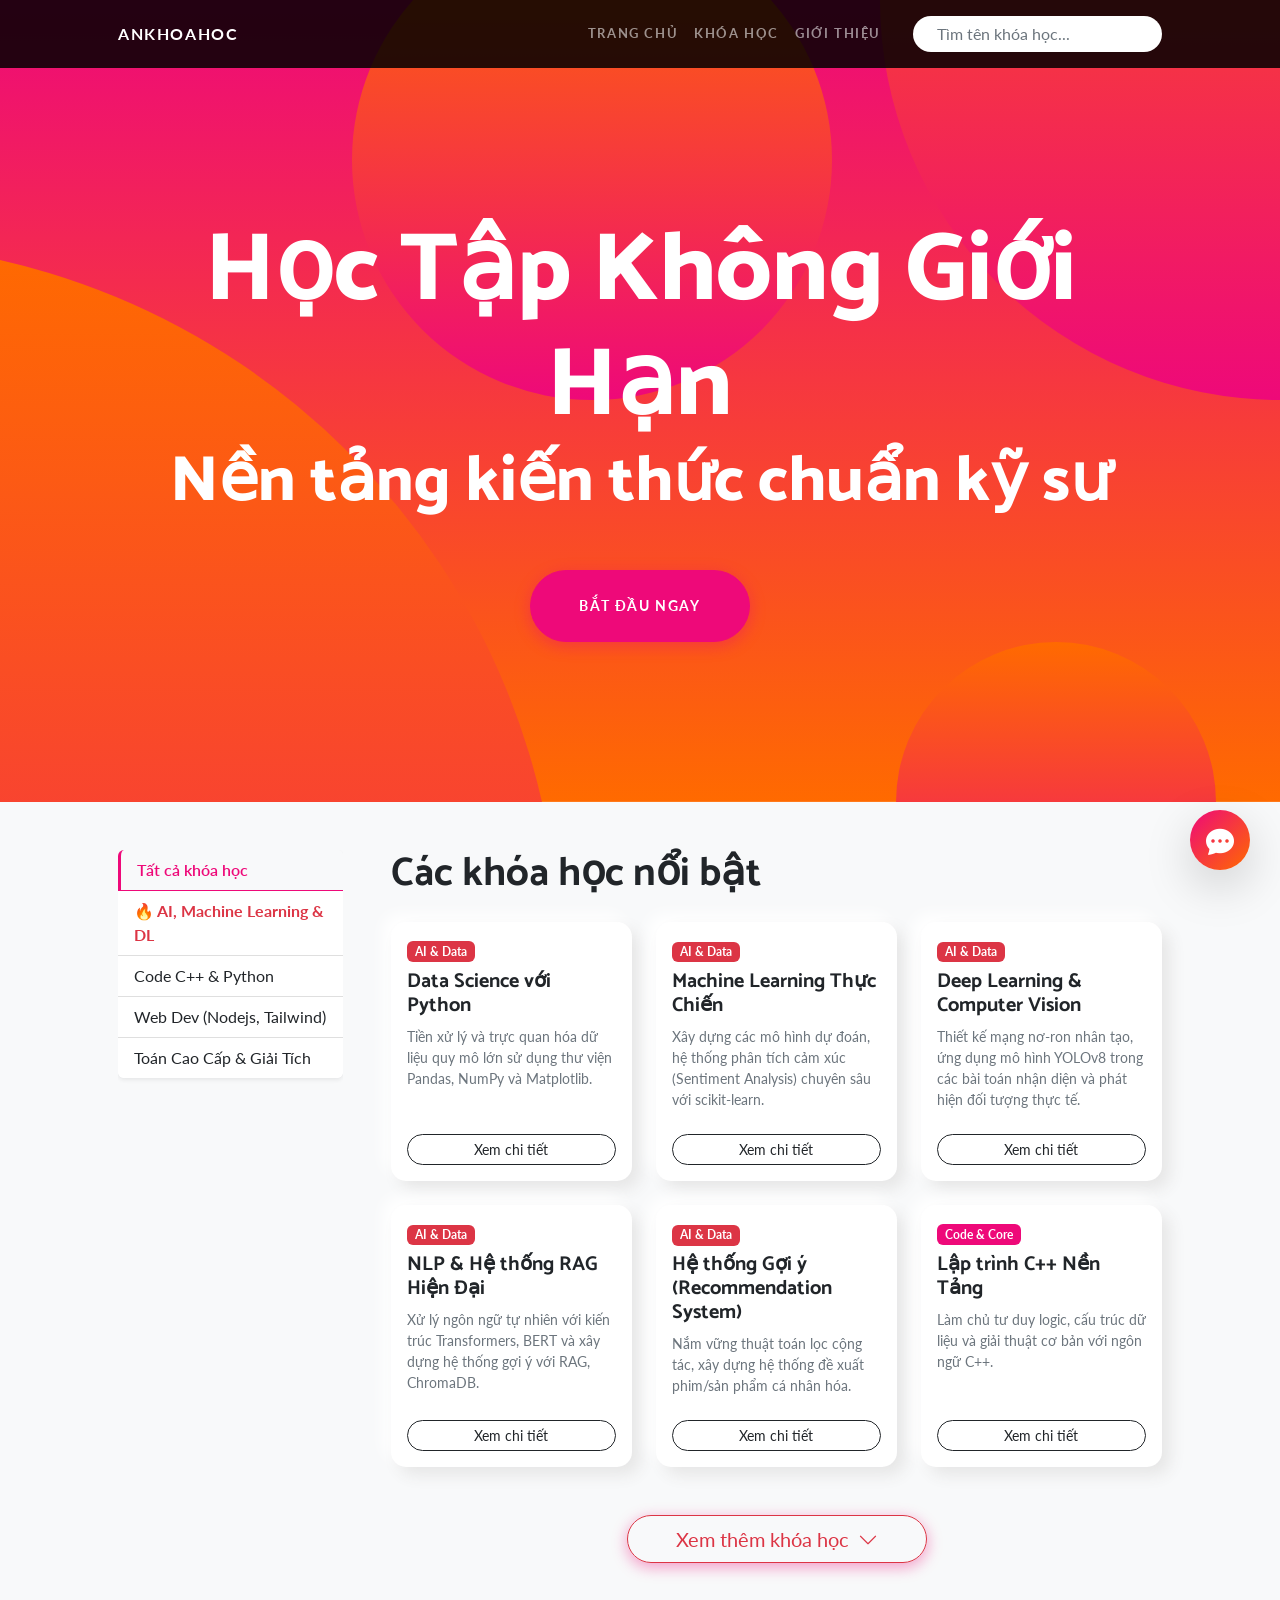
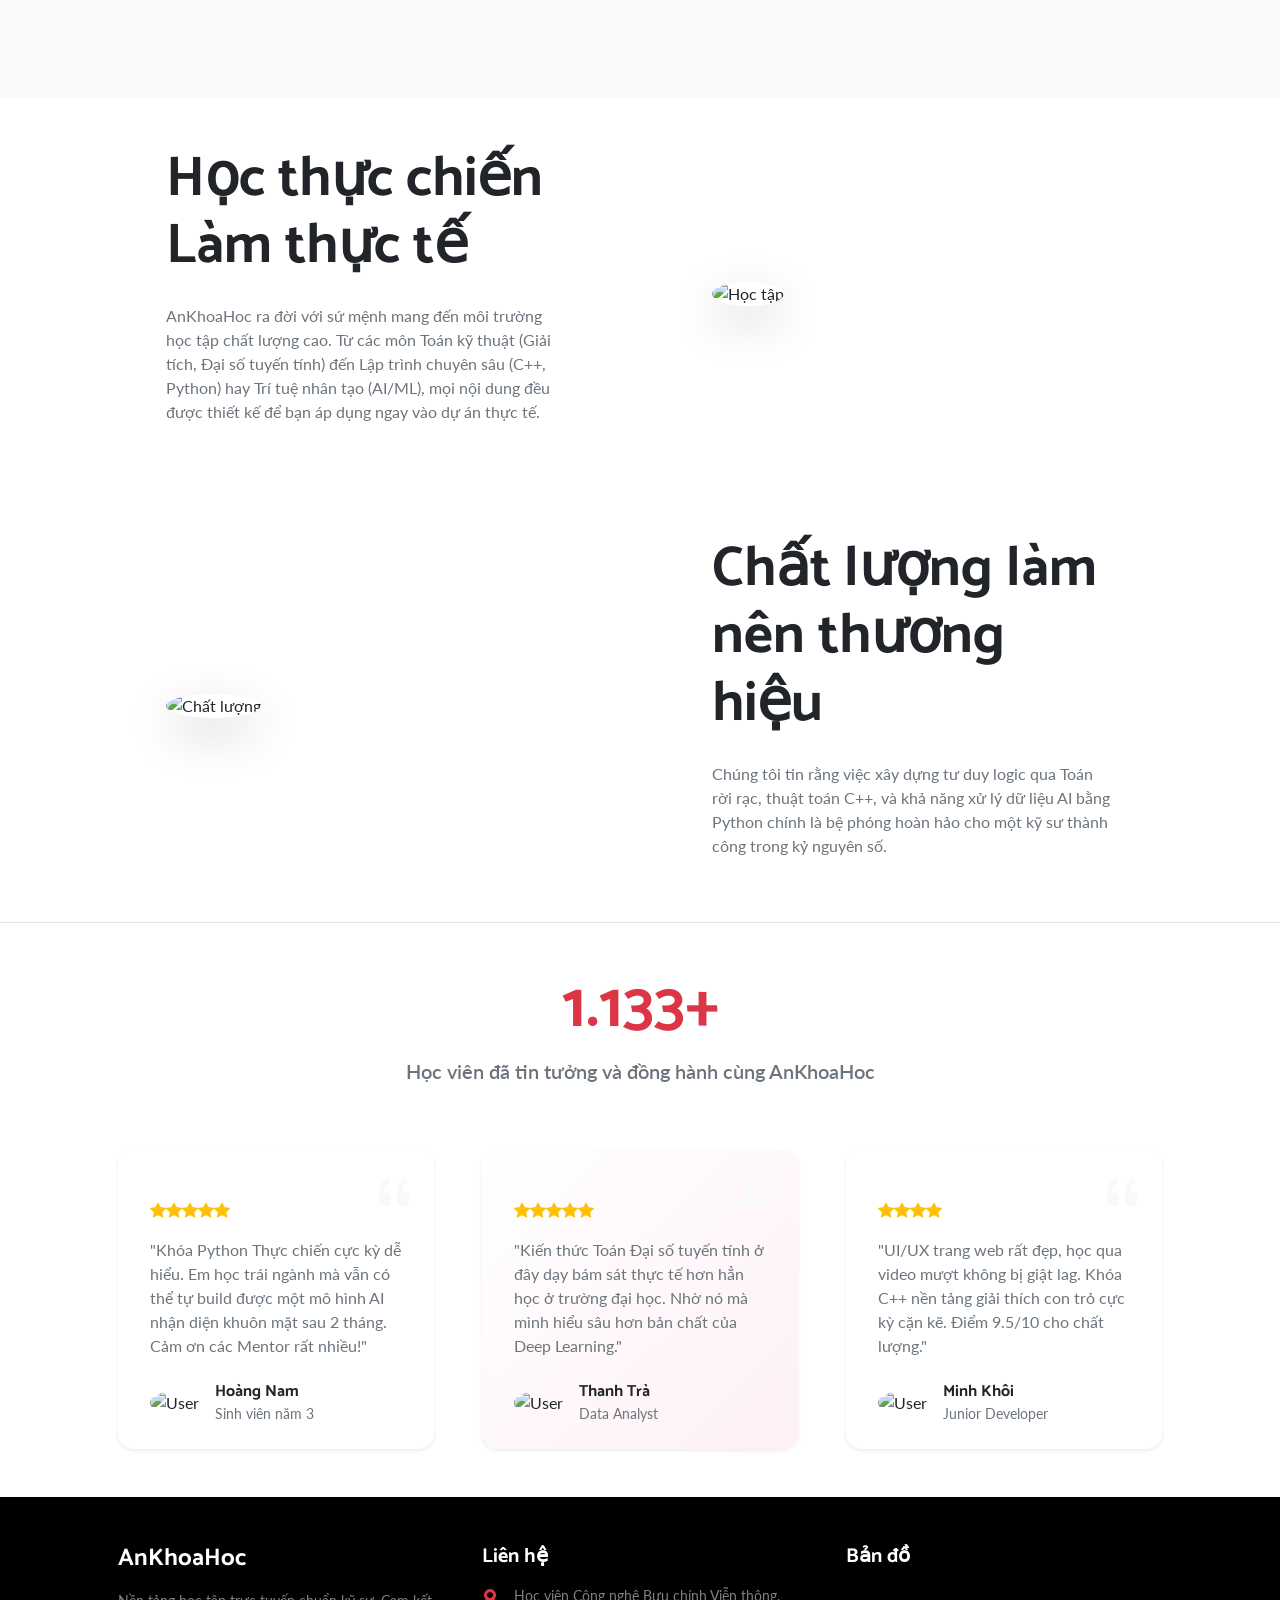
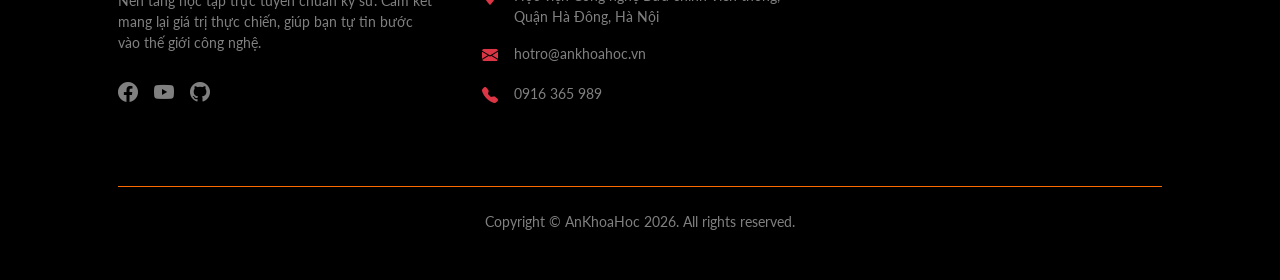
==== index.html @ 3d85f59d "first commit" ====
<!doctype html>
<html lang="vi">
  <head>
    <meta charset="UTF-8" />
    <meta name="viewport" content="width=device-width, initial-width=1.0, shrink-to-fit=no" />
    <title>AnKhoaHoc - Nền tảng học tập chuẩn Kỹ sư</title>

    <link href="https://fonts.googleapis.com/css?family=Catamaran:100,200,300,400,500,600,700,800,900" rel="stylesheet" />
    <link href="https://fonts.googleapis.com/css?family=Lato:100,100i,300,300i,400,400i,700,700i,900,900i" rel="stylesheet" />

    <link href="https://cdn.jsdelivr.net/npm/bootstrap@5.3.2/dist/css/bootstrap.min.css" rel="stylesheet" />

    <link rel="stylesheet" href="assets/css/styles.css" />
    <link rel="stylesheet" href="assets/css/layout.css" />
    <link rel="stylesheet" href="assets/css/components.css" />
    <link rel="stylesheet" href="assets/css/animations.css" />
  </head>
  <body>
    <nav class="navbar navbar-expand-lg navbar-dark navbar-custom fixed-top custom-z-index-nav">
      <div class="container px-5">
        <a class="navbar-brand fw-bold" href="#page-top">AnKhoaHoc</a>
        <button class="navbar-toggler" type="button" data-bs-toggle="collapse" data-bs-toggle="offcanvas" data-bs-target="#sidebarOffcanvas" aria-controls="sidebarOffcanvas">
          <span class="navbar-toggler-icon"></span>
        </button>
        <div class="collapse navbar-collapse" id="navbarResponsive">
          <ul class="navbar-nav ms-auto">
            <li class="nav-item"><a class="nav-link interactive-cursor" href="#home">Trang chủ</a></li>
            <li class="nav-item"><a class="nav-link interactive-cursor" href="#courses">Khóa học</a></li>
            <li class="nav-item"><a class="nav-link interactive-cursor" href="#about">Giới thiệu</a></li>
          </ul>

          <form class="d-flex ms-lg-4 mt-3 mt-lg-0" role="search">
            <input class="form-control rounded-pill border-0 shadow-sm px-4" type="search" id="searchInput" placeholder="Tìm tên khóa học..." aria-label="Search" />
          </form>
        </div>
      </div>
    </nav>

    <header class="masthead text-center text-white" id="home">
      <div class="masthead-content">
        <div class="container px-5">
          <h1 class="masthead-heading mb-0 hero-title-animate">Học Tập Không Giới Hạn</h1>
          <h2 class="masthead-subheading mb-0 hero-subtitle-animate">Nền tảng kiến thức chuẩn kỹ sư</h2>
          <a class="btn btn-primary btn-xl rounded-pill mt-5 custom-neumorphism-btn interactive-cursor hero-btn-animate" href="#courses">Bắt đầu ngay</a>
        </div>
      </div>
      <div class="bg-circle-1 bg-circle"></div>
      <div class="bg-circle-2 bg-circle"></div>
      <div class="bg-circle-3 bg-circle"></div>
      <div class="bg-circle-4 bg-circle"></div>
    </header>

    <section id="courses" class="py-5 bg-light">
      <div class="container px-5">
        <div class="row gx-5">
          <div class="col-lg-3">
            <div class="offcanvas-lg offcanvas-start" tabindex="-1" id="sidebarOffcanvas" aria-labelledby="sidebarOffcanvasLabel">
              <div class="offcanvas-header">
                <h5 class="offcanvas-title fw-bold" id="sidebarOffcanvasLabel">Danh mục</h5>
                <button type="button" class="btn-close" data-bs-dismiss="offcanvas" data-bs-target="#sidebarOffcanvas" aria-label="Close"></button>
              </div>
              <div class="offcanvas-body flex-column sidebar-sticky">
                <div class="list-group list-group-flush w-100 shadow-sm rounded">
                  <a href="#" class="list-group-item list-group-item-action fw-semibold active" data-filter="all">Tất cả khóa học</a>
                  <a href="#" class="list-group-item list-group-item-action fw-bold text-danger" data-filter="ai">🔥 AI, Machine Learning & DL</a>
                  <a href="#" class="list-group-item list-group-item-action" data-filter="coding">Code C++ & Python</a>
                  <a href="#" class="list-group-item list-group-item-action" data-filter="web">Web Dev (Nodejs, Tailwind)</a>
                  <a href="#" class="list-group-item list-group-item-action" data-filter="science">Toán Cao Cấp & Giải Tích</a>
                </div>
              </div>
            </div>
          </div>

          <div class="col-lg-9 mt-4 mt-lg-0">
            <h2 class="display-6 fw-bold mb-4">Các khóa học nổi bật</h2>

            <div class="row gx-4 gy-4" id="course-list"></div>

            <div id="load-more-container" class="text-center mt-5">
              <button id="btn-load-more" class="btn btn-outline-danger btn-lg rounded-pill px-5 custom-neumorphism-btn interactive-cursor d-none">
                Xem thêm khóa học <i class="bi bi-chevron-down ms-1"></i>
              </button>
            </div>
          </div>
        </div>
      </div>
    </section>

    <section id="about">
      <div class="container px-5">
        <div class="row gx-5 align-items-center">
          <div class="col-lg-6 order-lg-2">
            <div class="p-5"><img class="img-fluid rounded-circle shadow-lg" loading="lazy" src="https://placehold.co/500x500/ee0979/FFF?text=Học+Tập" alt="Học tập" /></div>
          </div>
          <div class="col-lg-6 order-lg-1">
            <div class="p-5 animate-fade-up">
              <h2 class="display-4 fw-bold mb-4">Học thực chiến <br />Làm thực tế</h2>
              <p class="text-muted">
                AnKhoaHoc ra đời với sứ mệnh mang đến môi trường học tập chất lượng cao. Từ các môn Toán kỹ thuật (Giải tích, Đại số tuyến tính) đến Lập trình chuyên sâu (C++, Python) hay Trí tuệ nhân
                tạo (AI/ML), mọi nội dung đều được thiết kế để bạn áp dụng ngay vào dự án thực tế.
              </p>
            </div>
          </div>
        </div>
      </div>
    </section>

    <section>
      <div class="container px-5">
        <div class="row gx-5 align-items-center">
          <div class="col-lg-6">
            <div class="p-5"><img class="img-fluid rounded-circle shadow-lg" loading="lazy" src="https://placehold.co/500x500/ff6a00/FFF?text=Chất+Lượng" alt="Chất lượng" /></div>
          </div>
          <div class="col-lg-6">
            <div class="p-5 animate-fade-up delay-200">
              <h2 class="display-4 fw-bold mb-4">Chất lượng làm nên thương hiệu</h2>
              <p class="text-muted">
                Chúng tôi tin rằng việc xây dựng tư duy logic qua Toán rời rạc, thuật toán C++, và khả năng xử lý dữ liệu AI bằng Python chính là bệ phóng hoàn hảo cho một kỹ sư thành công trong kỷ
                nguyên số.
              </p>
            </div>
          </div>
        </div>
      </div>
    </section>
    <div class="chat-widget-container" id="chatWidget">
      <div class="chat-window shadow-lg" id="chatWindow">
        <div class="chat-header text-white p-3 d-flex justify-content-between align-items-center">
          <div class="d-flex align-items-center">
            <img src="https://placehold.co/40x40/FFF/ee0979?text=AK" class="rounded-circle me-2 border border-white" loading="lazy" alt="Avatar" />
            <div>
              <h6 class="mb-0 fw-bold">CSKH AnKhoaHoc</h6>
              <small class="text-white-50"><i class="bi bi-circle-fill text-success" style="font-size: 8px"></i> Trực tuyến</small>
            </div>
          </div>
          <button class="btn-close btn-close-white interactive-cursor" id="closeChatBtn" aria-label="Close"></button>
        </div>

        <div class="chat-body p-3" id="chatBody">
          <div class="chat-message bot-message mb-3 animate-fade-up">
            <div class="message-bubble bg-white text-dark p-2 rounded-3 shadow-sm">Chào bạn! Mình là AI Assistant của AnKhoaHoc 🤖. Mình có thể giúp gì cho bạn trong việc tìm hiểu khóa học ạ?</div>
            <small class="text-muted d-block mt-1 ms-1" style="font-size: 0.7rem">Vừa xong</small>
          </div>
        </div>

        <div class="chat-footer p-2 border-top bg-white d-flex align-items-center">
          <input type="text" id="chatInput" class="form-control border-0 shadow-none" placeholder="Nhập tin nhắn của bạn..." autocomplete="off" />
          <button class="btn text-danger interactive-cursor ms-1" id="sendChatBtn" title="Gửi">
            <i class="bi bi-send-fill fs-5"></i>
          </button>
        </div>
      </div>

      <button class="chat-toggle-btn shadow-lg interactive-cursor mt-3" id="chatToggleBtn">
        <i class="bi bi-chat-dots-fill fs-3 text-white"></i>
      </button>
    </div>

    <section id="reviews" class="py-5 bg-white border-top">
      <div class="container px-5">
        <div class="row text-center mb-5 animate-fade-up">
          <div class="col-12">
            <h2 class="display-3 fw-bold text-danger mb-2"><span id="studentCounter">0</span>+</h2>
            <p class="lead text-muted fw-semibold">Học viên đã tin tưởng và đồng hành cùng AnKhoaHoc</p>
          </div>
        </div>

        <div class="row gx-5 gy-4">
          <div class="col-lg-4 animate-fade-up delay-100">
            <div class="card h-100 border-0 shadow-sm rounded-4 p-3 position-relative">
              <i class="bi bi-quote position-absolute top-0 end-0 mt-2 me-3 text-light" style="font-size: 3rem"></i>
              <div class="card-body mt-3">
                <div class="d-flex text-warning mb-3">
                  <i class="bi bi-star-fill"></i><i class="bi bi-star-fill"></i><i class="bi bi-star-fill"></i><i class="bi bi-star-fill"></i><i class="bi bi-star-fill"></i>
                </div>
                <p class="card-text text-muted">
                  "Khóa Python Thực chiến cực kỳ dễ hiểu. Em học trái ngành mà vẫn có thể tự build được một mô hình AI nhận diện khuôn mặt sau 2 tháng. Cảm ơn các Mentor rất nhiều!"
                </p>
              </div>
              <div class="card-footer bg-transparent border-0 d-flex align-items-center">
                <img loading="lazy" src="https://placehold.co/50x50/333/FFF?text=H" class="rounded-circle me-3" alt="User" />
                <div>
                  <h6 class="fw-bold mb-0">Hoàng Nam</h6>
                  <small class="text-muted">Sinh viên năm 3</small>
                </div>
              </div>
            </div>
          </div>

          <div class="col-lg-4 animate-fade-up delay-200">
            <div class="card h-100 border-0 shadow-sm rounded-4 p-3 position-relative" style="background: linear-gradient(to bottom right, #fff, #fef0f4)">
              <i class="bi bi-quote position-absolute top-0 end-0 mt-2 me-3 text-light" style="font-size: 3rem"></i>
              <div class="card-body mt-3">
                <div class="d-flex text-warning mb-3">
                  <i class="bi bi-star-fill"></i><i class="bi bi-star-fill"></i><i class="bi bi-star-fill"></i><i class="bi bi-star-fill"></i><i class="bi bi-star-fill"></i>
                </div>
                <p class="card-text text-muted">"Kiến thức Toán Đại số tuyến tính ở đây dạy bám sát thực tế hơn hẳn học ở trường đại học. Nhờ nó mà mình hiểu sâu hơn bản chất của Deep Learning."</p>
              </div>
              <div class="card-footer bg-transparent border-0 d-flex align-items-center">
                <img loading="lazy" src="https://placehold.co/50x50/ee0979/FFF?text=T" class="rounded-circle me-3" alt="User" />
                <div>
                  <h6 class="fw-bold mb-0">Thanh Trà</h6>
                  <small class="text-muted">Data Analyst</small>
                </div>
              </div>
            </div>
          </div>

          <div class="col-lg-4 animate-fade-up delay-300">
            <div class="card h-100 border-0 shadow-sm rounded-4 p-3 position-relative">
              <i class="bi bi-quote position-absolute top-0 end-0 mt-2 me-3 text-light" style="font-size: 3rem"></i>
              <div class="card-body mt-3">
                <div class="d-flex text-warning mb-3">
                  <i class="bi bi-star-fill"></i><i class="bi bi-star-fill"></i><i class="bi bi-star-fill"></i><i class="bi bi-star-fill"></i><i class="bi bi-star-fill-half"></i>
                </div>
                <p class="card-text text-muted">"UI/UX trang web rất đẹp, học qua video mượt không bị giật lag. Khóa C++ nền tảng giải thích con trỏ cực kỳ cặn kẽ. Điểm 9.5/10 cho chất lượng."</p>
              </div>
              <div class="card-footer bg-transparent border-0 d-flex align-items-center">
                <img loading="lazy" src="https://placehold.co/50x50/0068FF/FFF?text=M" class="rounded-circle me-3" alt="User" />
                <div>
                  <h6 class="fw-bold mb-0">Minh Khôi</h6>
                  <small class="text-muted">Junior Developer</small>
                </div>
              </div>
            </div>
          </div>
        </div>
      </div>
    </section>
    <footer class="py-5 bg-black mt-auto">
      <div class="container px-5">
        <div class="row gx-5 text-white mb-4">
          <div class="col-lg-4 mb-4 mb-lg-0">
            <h4 class="fw-bold mb-3">AnKhoaHoc</h4>
            <p class="text-white-50 small">Nền tảng học tập trực tuyến chuẩn kỹ sư. Cam kết mang lại giá trị thực chiến, giúp bạn tự tin bước vào thế giới công nghệ.</p>
            <div class="d-flex gap-3 mt-4">
              <a href="#" class="text-white-50 text-decoration-none interactive-cursor"><i class="bi bi-facebook fs-5"></i></a>
              <a href="#" class="text-white-50 text-decoration-none interactive-cursor"><i class="bi bi-youtube fs-5"></i></a>
              <a href="#" class="text-white-50 text-decoration-none interactive-cursor"><i class="bi bi-github fs-5"></i></a>
            </div>
          </div>

          <div class="col-lg-4 mb-4 mb-lg-0">
            <h5 class="fw-bold mb-3">Liên hệ</h5>
            <ul class="list-unstyled text-white-50 small">
              <li class="mb-3 d-flex">
                <i class="bi bi-geo-alt-fill text-danger me-3 fs-6"></i>
                <span>Học viện Công nghệ Bưu chính Viễn thông, Quận Hà Đông, Hà Nội</span>
              </li>
              <li class="mb-3 d-flex">
                <i class="bi bi-envelope-fill text-danger me-3 fs-6"></i>
                <span>hotro@ankhoahoc.vn</span>
              </li>
              <li class="mb-3 d-flex">
                <i class="bi bi-telephone-fill text-danger me-3 fs-6"></i>
                <span>0916 365 989</span>
              </li>
            </ul>
          </div>

          <div class="col-lg-4">
            <h5 class="fw-bold mb-3">Bản đồ</h5>
            <div class="ratio ratio-16x9 rounded-3 overflow-hidden shadow-sm map-container interactive-cursor">
              <iframe
                src="https://www.google.com/maps/embed?pb=!1m18!1m12!1m3!1d3725.292513284013!2d105.78486297584168!3d20.980908480656363!2m3!1f0!2f0!3f0!3m2!1i1024!2i768!4f13.1!3m3!1m2!1s0x3135accdd8a1ad71%3A0xa2f9b16036648187!2zSOG7jWMgdmnhu4duIENwbmcgbmdo4buHIELGsHUgY2jDrW5oIFZp4buFbiB0aMO0bmc!5e0!3m2!1svi!2s!4v1711876543210!5m2!1svi!2s"
                style="border: 0"
                allowfullscreen=""
                loading="lazy"
                referrerpolicy="no-referrer-when-downgrade"
              ></iframe>
            </div>
          </div>
        </div>

        <div class="border-top border-secondary pt-4 text-center">
          <p class="m-0 text-white-50 small">Copyright &copy; AnKhoaHoc 2026. All rights reserved.</p>
        </div>
      </div>
    </footer>

    <script src="https://cdn.jsdelivr.net/npm/bootstrap@5.3.2/dist/js/bootstrap.bundle.min.js"></script>
    <link rel="stylesheet" href="https://cdn.jsdelivr.net/npm/bootstrap-icons@1.11.1/font/bootstrap-icons.css" />

    <script type="module" src="assets/js/main.js"></script>
  </body>
</html>
---- assets/css/layout.css ----
.navbar-custom {
  padding-top: 1rem;
  padding-bottom: 1rem;
  background-color: rgba(0, 0, 0, 0.85); /* Tối màu để dễ đọc text */
  transition: background-color 0.3s ease;
}

/* Fix z-index */
.custom-z-index-nav {
  z-index: 1050; /* Đảm bảo luôn nằm trên các nội dung khác */
}

/* Desktop Sidebar Sticky */
@media (min-width: 992px) {
  .sidebar-sticky {
    position: sticky;
    top: 100px; /* Cách đỉnh một khoảng bằng Navbar */
    height: calc(100vh - 100px);
    overflow-x: hidden;
    overflow-y: auto;
  }
}
---- assets/css/components.css ----
/* Custom Cursor cho UX */
.interactive-cursor {
  cursor: pointer;
}
.help-cursor {
  cursor: help;
}

/* Neumorphism nhẹ nhàng cho thẻ khóa học */
.neumorphism-card {
  background: #ffffff;
  border-radius: 15px;
  box-shadow:
    8px 8px 16px #e6e6e6,
    -8px -8px 16px #ffffff;
  transition:
    transform 0.3s cubic-bezier(0.25, 0.8, 0.25, 1),
    box-shadow 0.3s cubic-bezier(0.25, 0.8, 0.25, 1);
}

.course-card-hover:hover {
  transform: translateY(-5px);
  box-shadow:
    12px 12px 24px #d9d9d9,
    -12px -12px 24px #ffffff;
}

/* Nút CTA ở Header */
.custom-neumorphism-btn {
  box-shadow: 0 4px 15px rgba(238, 9, 121, 0.4);
  transition: all 0.3s ease;
}
.custom-neumorphism-btn:hover {
  transform: scale(1.05);
  box-shadow: 0 6px 20px rgba(238, 9, 121, 0.6);
}

/* --- BONG BÓNG CHAT ĐA KÊNH --- */
.chat-widget-container {
  position: fixed;
  bottom: 30px;
  right: 30px;
  z-index: 1060;
  display: flex;
  flex-direction: column;
  align-items: flex-end;

  /* BẮT BUỘC THÊM DÒNG NÀY: Xuyên thấu chuột qua vùng trống */
  pointer-events: none;
}

/* Cửa sổ chat chính */
.chat-window {
  width: 340px;
  height: 480px;
  background: #f8f9fa;
  border-radius: 15px;
  display: flex;
  flex-direction: column;
  overflow: hidden;
  opacity: 0;
  visibility: hidden;
  transform: translateY(20px) scale(0.9);
  transform-origin: bottom right;
  transition: all 0.3s cubic-bezier(0.25, 0.8, 0.25, 1);
  pointer-events: auto;
}

.chat-window.active {
  opacity: 1;
  visibility: visible;
  transform: translateY(0) scale(1);
}

.chat-header {
  background: linear-gradient(135deg, #ee0979 0%, #ff6a00 100%);
}

.chat-body {
  flex: 1;
  overflow-y: auto;
  scroll-behavior: smooth;
}

/* Tùy chỉnh thanh cuộn cho đẹp */
.chat-body::-webkit-scrollbar {
  width: 5px;
}
.chat-body::-webkit-scrollbar-thumb {
  background: #ccc;
  border-radius: 10px;
}

/* Bong bóng tin nhắn */
.message-bubble {
  max-width: 85%;
  display: inline-block;
  word-wrap: break-word;
  font-size: 0.95rem;
}

/* Tin nhắn của Khách (Bên phải) */
.user-message {
  text-align: right;
}
.user-message .message-bubble {
  background: linear-gradient(135deg, #ee0979 0%, #ff6a00 100%);
  color: white;
  border-bottom-right-radius: 0 !important; /* Bo góc nhọn tạo đuôi bong bóng */
}

/* Tin nhắn của Cửa hàng (Bên trái) */
.bot-message {
  text-align: left;
}
.bot-message .message-bubble {
  border-bottom-left-radius: 0 !important;
}

/* Nút toggle bong bóng */
.chat-toggle-btn {
  width: 60px;
  height: 60px;
  border-radius: 50%;
  background: linear-gradient(135deg, #ee0979 0%, #ff6a00 100%);
  border: none;
  outline: none;
  display: flex;
  justify-content: center;
  align-items: center;
  transition: transform 0.3s ease;
  pointer-events: auto;
}
.chat-toggle-btn:hover {
  transform: scale(1.05);
}

@keyframes chatPopUp {
  0% {
    transform: scale(1);
  }
  30% {
    transform: scale(1.2) translateY(-10px);
  }
  50% {
    transform: scale(0.9) translateY(5px);
  }
  70% {
    transform: scale(1.1) translateY(-5px);
  }
  100% {
    transform: scale(1) translateY(0);
  }
}

.chat-pop-animation .chat-toggle-btn {
  animation: chatPopUp 1s cubic-bezier(0.25, 0.8, 0.25, 1);
}
---- assets/css/animations.css ----
/* Định nghĩa animation trượt lên và rõ dần */
@keyframes fadeInUp {
  from {
    opacity: 0;
    transform: translateY(30px);
  }
  to {
    opacity: 1;
    transform: translateY(0);
  }
}

/* Class tiện ích để gắn vào các phần tử cần hiệu ứng */
.animate-fade-up {
  animation: fadeInUp 0.6s cubic-bezier(0.165, 0.84, 0.44, 1) forwards;
  opacity: 0; /* Ẩn trước khi animation chạy */
}

/* Delay cho từng phần tử để tạo hiệu ứng lượn sóng (stagger) */
.delay-100 {
  animation-delay: 0.1s;
}
.delay-200 {
  animation-delay: 0.2s;
}
.delay-300 {
  animation-delay: 0.3s;
}

/* Transition mượt mà cho Sidebar Item */
.list-group-item {
  transition: all 0.2s ease-in-out;
  border-left: 3px solid transparent;
}

.list-group-item:hover,
.list-group-item.active {
  background-color: #f8f9fa;
  color: #ee0979; /* Màu gradient đặc trưng của One Page Wonder */
  border-left: 3px solid #ee0979;
  font-weight: 600;
}

/* --- ANIMATION CHO HERO BANNER --- */
@keyframes textSlideUp {
  0% {
    opacity: 0;
    transform: translateY(50px);
  }
  100% {
    opacity: 1;
    transform: translateY(0);
  }
}

.hero-title-animate {
  opacity: 0;
  animation: textSlideUp 0.8s cubic-bezier(0.25, 1, 0.5, 1) forwards;
}

.hero-subtitle-animate {
  opacity: 0;
  animation: textSlideUp 0.8s cubic-bezier(0.25, 1, 0.5, 1) forwards;
  animation-delay: 0.3s; /* Trễ hơn tiêu đề một chút */
}

.hero-btn-animate {
  opacity: 0;
  animation: textSlideUp 0.8s cubic-bezier(0.25, 1, 0.5, 1) forwards;
  animation-delay: 0.6s; /* Trễ nhất */
}
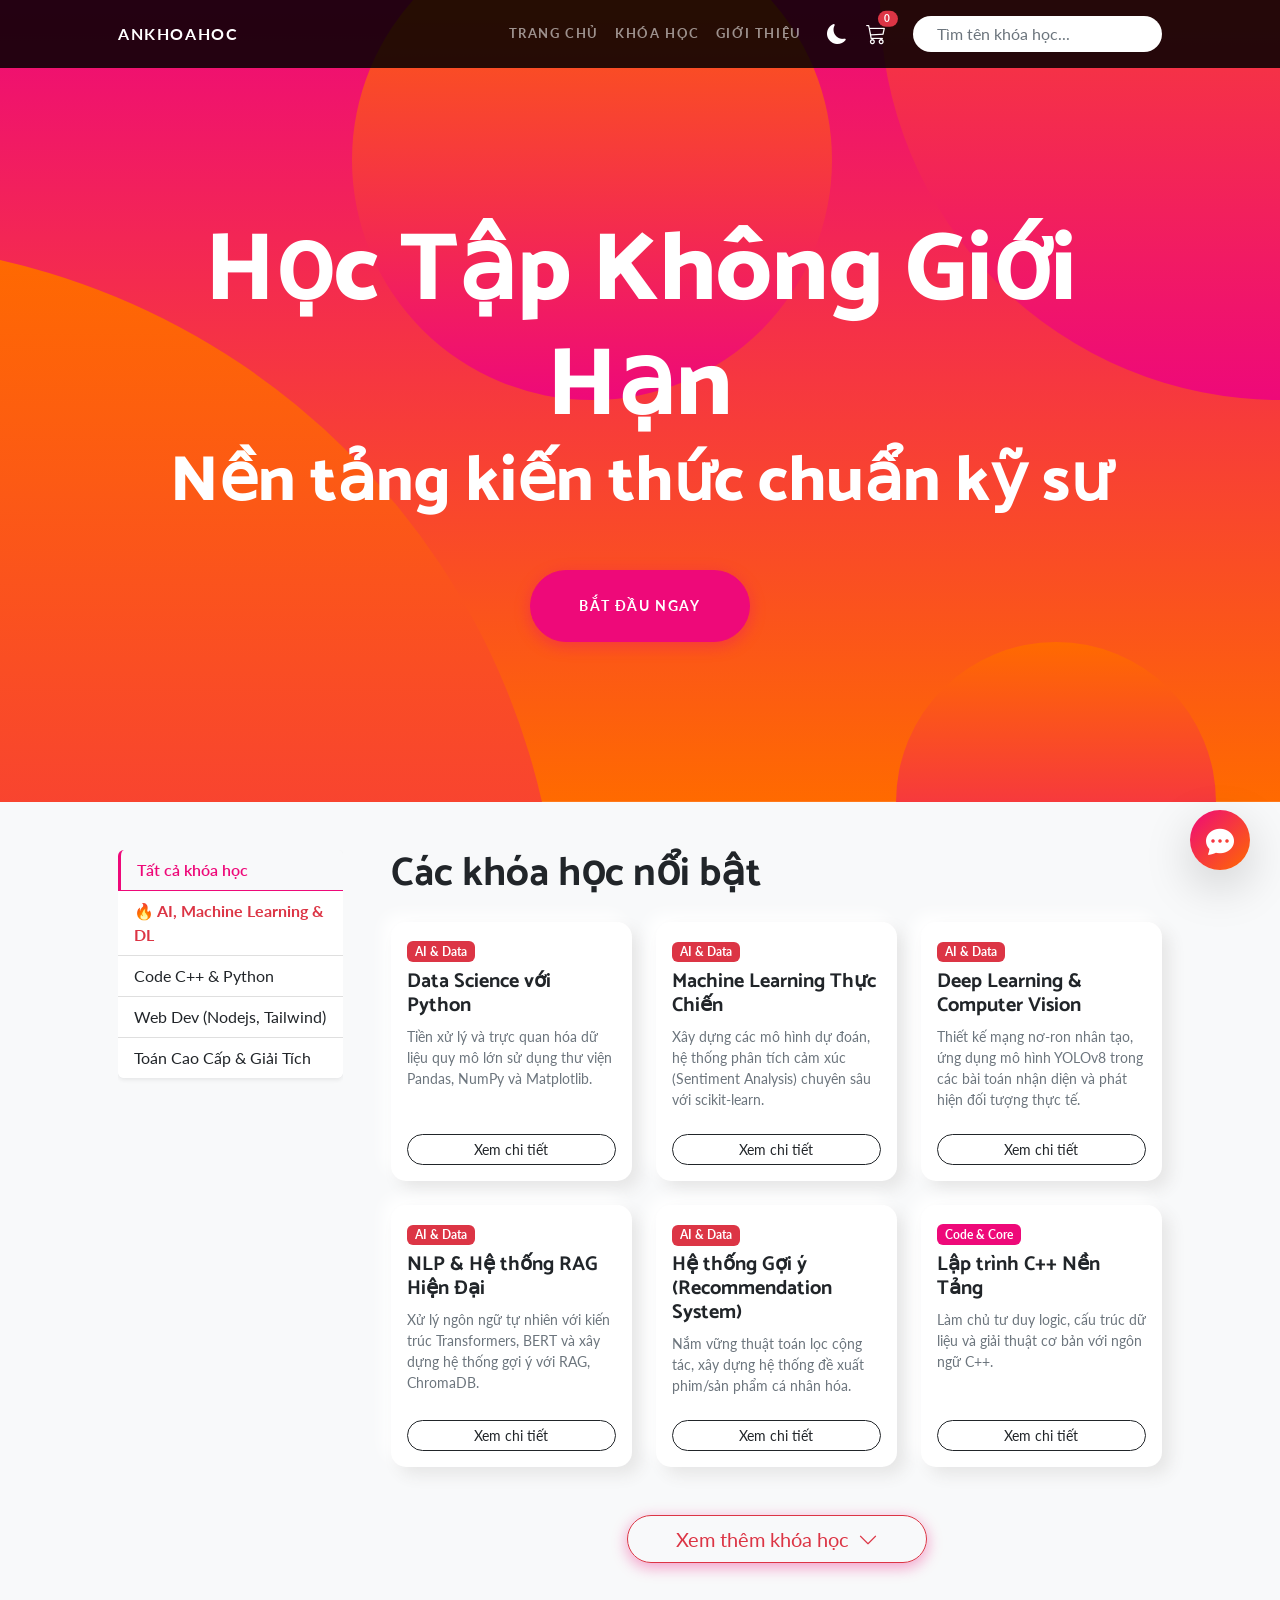
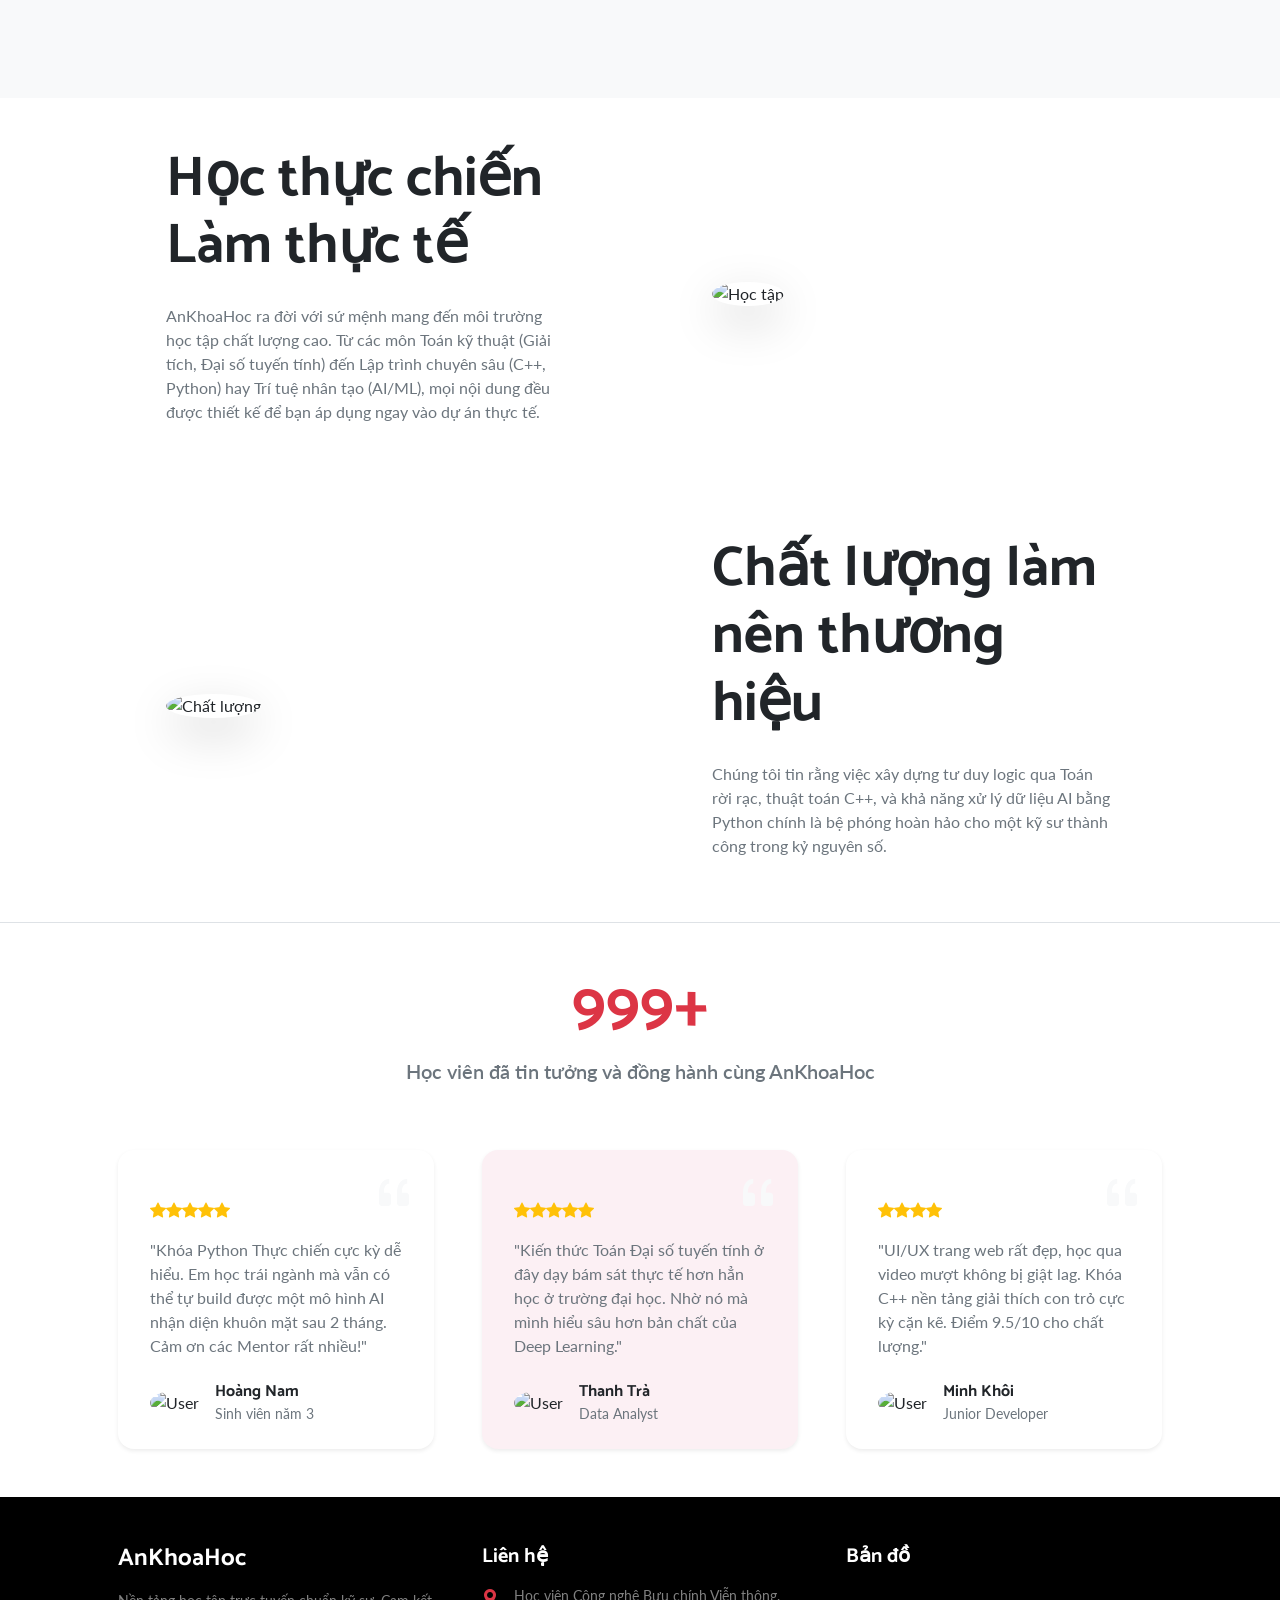
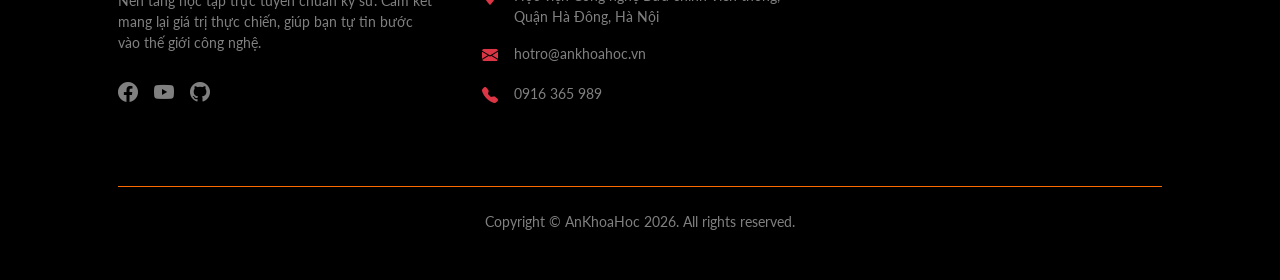
==== commit 8d389fd0: "Update UI, UX and cart feature" ====
--- a/index.html
+++ b/index.html
@@ -24,9 +24,22 @@
         </button>
         <div class="collapse navbar-collapse" id="navbarResponsive">
           <ul class="navbar-nav ms-auto">
-            <li class="nav-item"><a class="nav-link interactive-cursor" href="#home">Trang chủ</a></li>
-            <li class="nav-item"><a class="nav-link interactive-cursor" href="#courses">Khóa học</a></li>
-            <li class="nav-item"><a class="nav-link interactive-cursor" href="#about">Giới thiệu</a></li>
+            <li class="nav-item"><a class="nav-link interactive-cursor" href="index.html">Trang chủ</a></li>
+            <li class="nav-item"><a class="nav-link interactive-cursor" href="index.html#courses">Khóa học</a></li>
+            <li class="nav-item"><a class="nav-link interactive-cursor" href="index.html#about">Giới thiệu</a></li>
+
+            <li class="nav-item d-flex align-items-center ms-lg-3">
+              <button class="btn btn-link nav-link text-white interactive-cursor p-0" id="themeToggleBtn" title="Giao diện Sáng/Tối">
+                <i class="bi bi-moon-fill fs-5" id="themeIcon"></i>
+              </button>
+            </li>
+
+            <li class="nav-item d-flex align-items-center ms-lg-3 mt-3 mt-lg-0">
+              <button class="btn btn-link nav-link text-white position-relative interactive-cursor p-0" type="button" data-bs-toggle="offcanvas" data-bs-target="#cartOffcanvas">
+                <i class="bi bi-cart3 fs-5"></i>
+                <span class="position-absolute top-0 start-100 translate-middle badge rounded-pill bg-danger" id="cartBadge" style="font-size: 0.6rem">0</span>
+              </button>
+            </li>
           </ul>
 
           <form class="d-flex ms-lg-4 mt-3 mt-lg-0" role="search">
@@ -188,7 +201,7 @@
           </div>
 
           <div class="col-lg-4 animate-fade-up delay-200">
-            <div class="card h-100 border-0 shadow-sm rounded-4 p-3 position-relative" style="background: linear-gradient(to bottom right, #fff, #fef0f4)">
+            <div class="card h-100 border-0 shadow-sm rounded-4 p-3 position-relative review-card-special">
               <i class="bi bi-quote position-absolute top-0 end-0 mt-2 me-3 text-light" style="font-size: 3rem"></i>
               <div class="card-body mt-3">
                 <div class="d-flex text-warning mb-3">
@@ -227,6 +240,41 @@
         </div>
       </div>
     </section>
+    <div class="offcanvas offcanvas-end" tabindex="-1" id="cartOffcanvas" aria-labelledby="cartOffcanvasLabel">
+      <div class="offcanvas-header border-bottom">
+        <h5 class="offcanvas-title fw-bold" id="cartOffcanvasLabel">Giỏ hàng của bạn</h5>
+        <button type="button" class="btn-close" data-bs-dismiss="offcanvas" aria-label="Close"></button>
+      </div>
+      <div class="offcanvas-body d-flex flex-column" id="cartBody">
+        <div class="text-center text-muted mt-5" id="emptyCartMsg">
+          <i class="bi bi-cart-x fs-1 mb-3 d-block"></i>
+          <p>Giỏ hàng đang trống.</p>
+        </div>
+      </div>
+      <div class="offcanvas-footer p-4 border-top bg-light">
+        <div class="d-flex justify-content-between fw-bold fs-5 mb-3">
+          <span>Tổng cộng:</span>
+          <span id="cartTotal" class="text-danger">0 ₫</span>
+        </div>
+        <button class="btn btn-primary w-100 rounded-pill py-2 custom-neumorphism-btn interactive-cursor">Tiến hành Thanh toán</button>
+      </div>
+    </div>
+
+    <div class="toast-container position-fixed top-0 end-0 p-3" style="z-index: 1100; margin-top: 60px">
+      <div id="cartToast" class="toast align-items-center text-bg-success border-0 shadow-lg" role="alert" aria-live="assertive" aria-atomic="true" data-bs-delay="3000">
+        <div class="d-flex">
+          <div class="toast-body fw-bold fs-6"><i class="bi bi-check-circle-fill me-2"></i> Đã thêm vào giỏ hàng!</div>
+          <button type="button" class="btn-close btn-close-white me-2 m-auto" data-bs-dismiss="toast"></button>
+        </div>
+      </div>
+
+      <div id="cartWarningToast" class="toast align-items-center text-bg-warning border-0 shadow-lg mt-2" role="alert" aria-live="assertive" aria-atomic="true" data-bs-delay="3000">
+        <div class="d-flex">
+          <div class="toast-body fw-bold fs-6 text-dark"><i class="bi bi-exclamation-triangle-fill me-2"></i> Khóa học đã có trong giỏ!</div>
+          <button type="button" class="btn-close me-2 m-auto" data-bs-dismiss="toast"></button>
+        </div>
+      </div>
+    </div>
     <footer class="py-5 bg-black mt-auto">
       <div class="container px-5">
         <div class="row gx-5 text-white mb-4">
--- a/assets/css/components.css
+++ b/assets/css/components.css
@@ -156,3 +156,133 @@
 .chat-pop-animation .chat-toggle-btn {
   animation: chatPopUp 1s cubic-bezier(0.25, 0.8, 0.25, 1);
 }
+
+/* ==============
+   DARK MODE 
+================= */
+[data-bs-theme="dark"] body,
+[data-bs-theme="dark"] .bg-light,
+[data-bs-theme="dark"] .bg-white {
+  background-color: #121212 !important; /* Đen nhám sang trọng */
+  color: #e0e0e0 !important;
+}
+
+/* Xử lý Card Khóa học (Neumorphism nền tối) */
+[data-bs-theme="dark"] .neumorphism-card {
+  background: #1e1e1e !important;
+  box-shadow:
+    6px 6px 12px #0c0c0c,
+    -6px -6px 12px #303030 !important;
+  color: #e0e0e0;
+}
+
+/* Xử lý chữ màu xám/đen bị chìm */
+[data-bs-theme="dark"] .text-dark {
+  color: #f8f9fa !important;
+}
+[data-bs-theme="dark"] .text-muted {
+  color: #a0a0a0 !important;
+}
+
+/* Xử lý Sidebar Menu */
+[data-bs-theme="dark"] .list-group-item {
+  background-color: #1e1e1e;
+  color: #e0e0e0;
+  border-color: #333;
+}
+[data-bs-theme="dark"] .list-group-item:hover,
+[data-bs-theme="dark"] .list-group-item.active {
+  background-color: #2d2d2d;
+  color: #ee0979; /* Giữ màu nhấn thương hiệu */
+  border-left-color: #ee0979;
+}
+
+/* Xử lý Cửa sổ Chat & Offcanvas Giỏ hàng */
+[data-bs-theme="dark"] .chat-window,
+[data-bs-theme="dark"] .offcanvas,
+[data-bs-theme="dark"] .offcanvas-header,
+[data-bs-theme="dark"] .offcanvas-footer {
+  background-color: #1e1e1e !important;
+  color: #e0e0e0;
+  border-color: #333 !important;
+}
+
+[data-bs-theme="dark"] .chat-footer {
+  background-color: #1e1e1e !important;
+  border-top: 1px solid #333 !important;
+}
+
+[data-bs-theme="dark"] .chat-footer input {
+  background-color: #2d2d2d !important;
+  color: #fff !important;
+}
+
+/* Fix màu nền của các Badge danh mục trên thẻ khóa học */
+[data-bs-theme="dark"] .badge.bg-info.text-dark,
+[data-bs-theme="dark"] .badge.bg-warning.text-dark {
+  color: #000 !important; /* Giữ chữ màu đen trên nền badge sáng để dễ đọc */
+}
+
+/* 1. Thêm độ trễ (Transition) để chuyển theme từ từ, không bị chớp mắt */
+* {
+  transition:
+    background-color 0.5s ease,
+    color 0.5s ease,
+    border-color 0.5s ease,
+    box-shadow 0.5s ease,
+    background 0.5s ease;
+}
+
+/* 2. Fix lỗi nút "Xem chi tiết" bị chìm (class btn-outline-dark) */
+[data-bs-theme="dark"] .btn-outline-dark {
+  color: #e0e0e0 !important; /* Đổi chữ thành trắng xám */
+  border-color: #666 !important; /* Viền xám nhạt cho tinh tế */
+}
+
+/* Hiệu ứng khi hover chuột vào nút trong chế độ Dark Mode */
+[data-bs-theme="dark"] .btn-outline-dark:hover {
+  background-color: #e0e0e0 !important;
+  color: #121212 !important; /* Chữ đen trên nền trắng xám */
+  border-color: #e0e0e0 !important;
+}
+
+/* 2. Sửa lỗi thẻ Card giữa bị kẹt màu Gradient ở chế độ Dark Mode */
+[data-bs-theme="dark"] .card {
+  /* Đổi từ background-color thành background để XÓA SẠCH mọi gradient inline */
+  background: #1e1e1e !important;
+  border-color: #333 !important;
+  box-shadow: 0 1rem 3rem rgba(0, 0, 0, 0.5) !important;
+}
+
+/* Đảm bảo Footer của Card cũng đồng bộ màu và có đường kẻ ngang mờ */
+[data-bs-theme="dark"] .card-footer {
+  background-color: transparent !important;
+  border-top: 1px solid #333 !important;
+}
+
+/* Fix các icon nhỏ (đồng hồ, laptop) không bị chìm màu */
+[data-bs-theme="dark"] .card .text-primary {
+  color: #00b2ff !important; /* Làm sáng màu xanh dương lên một chút */
+}
+.review-card-special {
+  background-color: #fcf0f4; /* Màu hồng nhạt (solid) thay cho gradient */
+}
+
+[data-bs-theme="dark"] .review-card-special {
+  background-color: #1e1e1e !important; /* Chuyển về đen xám mượt mà trong Dark Mode */
+}
+
+/* 2. Ép màu Trắng cho toàn bộ thẻ Tiêu đề (Heading) và Tên người dùng trong Card */
+[data-bs-theme="dark"] .card h1,
+[data-bs-theme="dark"] .card h2,
+[data-bs-theme="dark"] .card h3,
+[data-bs-theme="dark"] .card h4,
+[data-bs-theme="dark"] .card h5,
+[data-bs-theme="dark"] .card h6 {
+  color: #f8f9fa !important; /* Trắng sáng */
+}
+
+/* 3. Đảm bảo chữ mô tả (text-muted) không bị tối thui */
+[data-bs-theme="dark"] .card .text-muted {
+  color: #a0a0a0 !important; /* Xám sáng */
+}
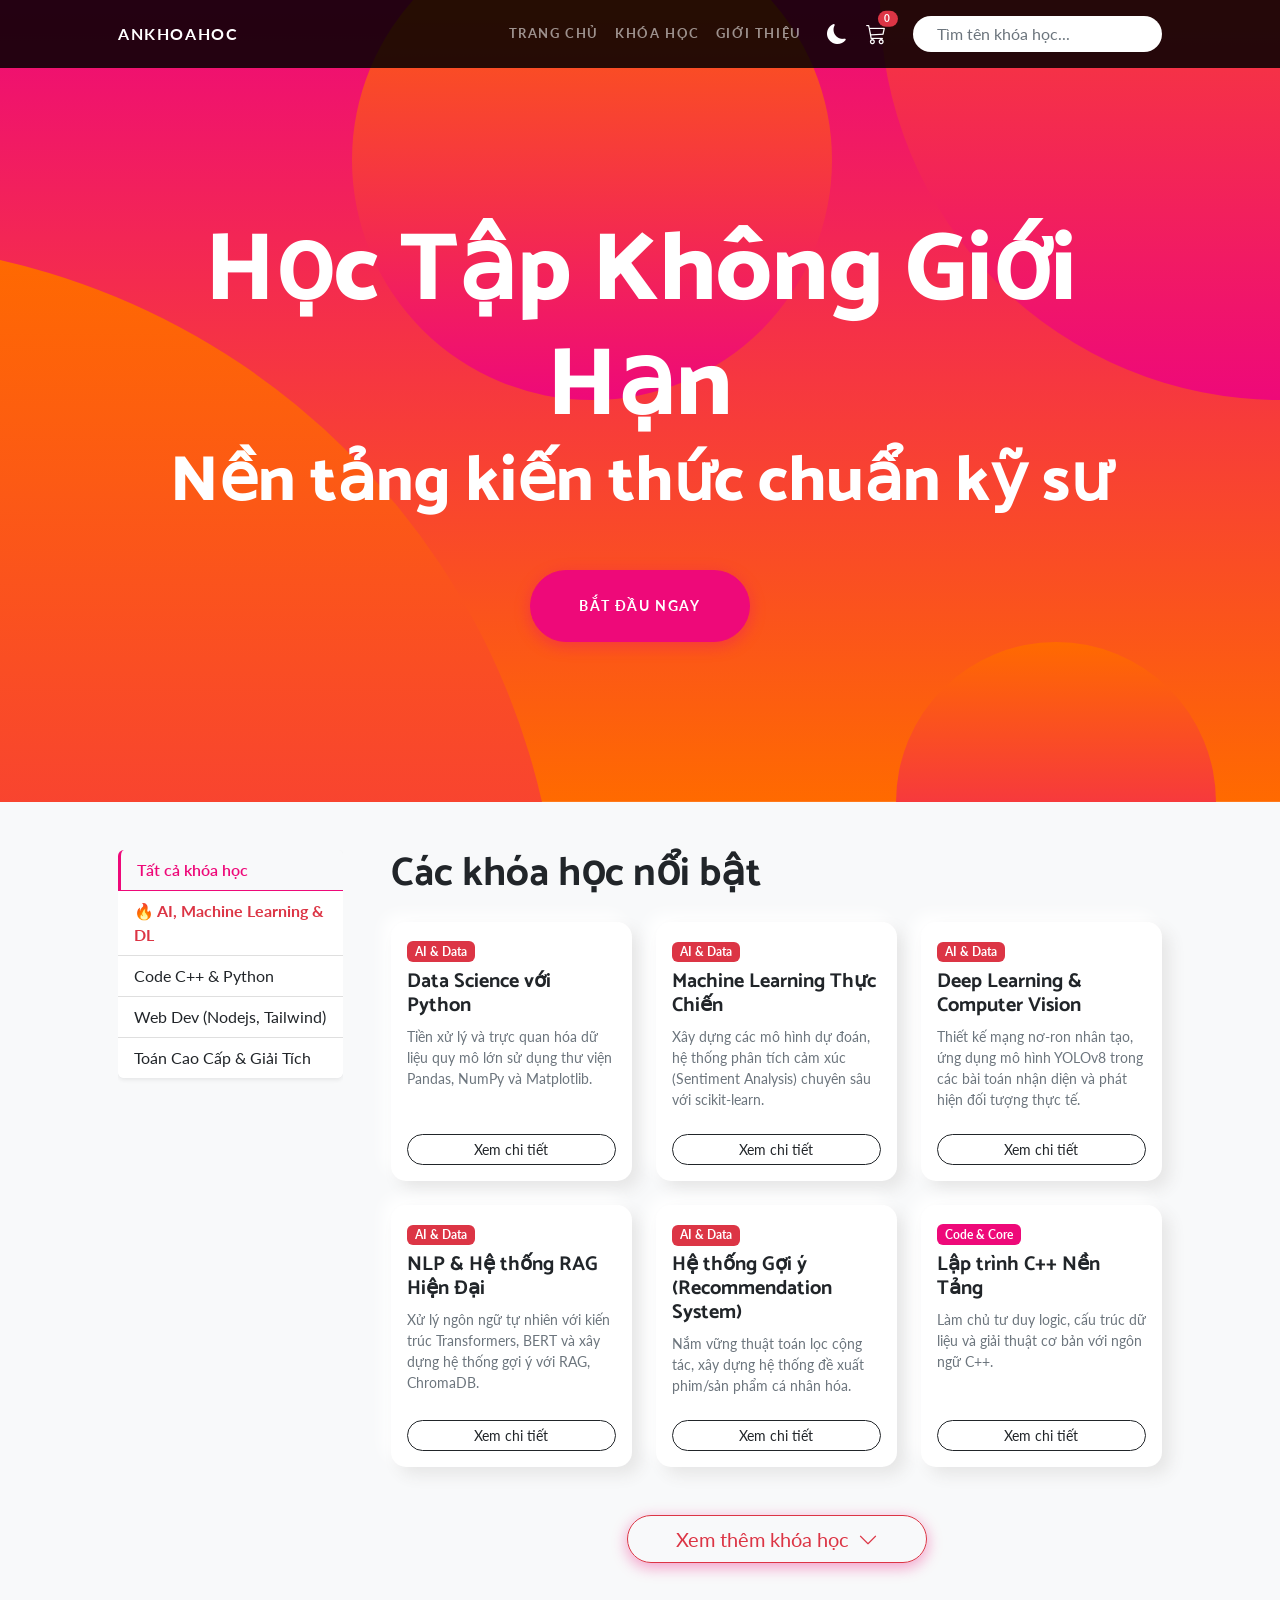
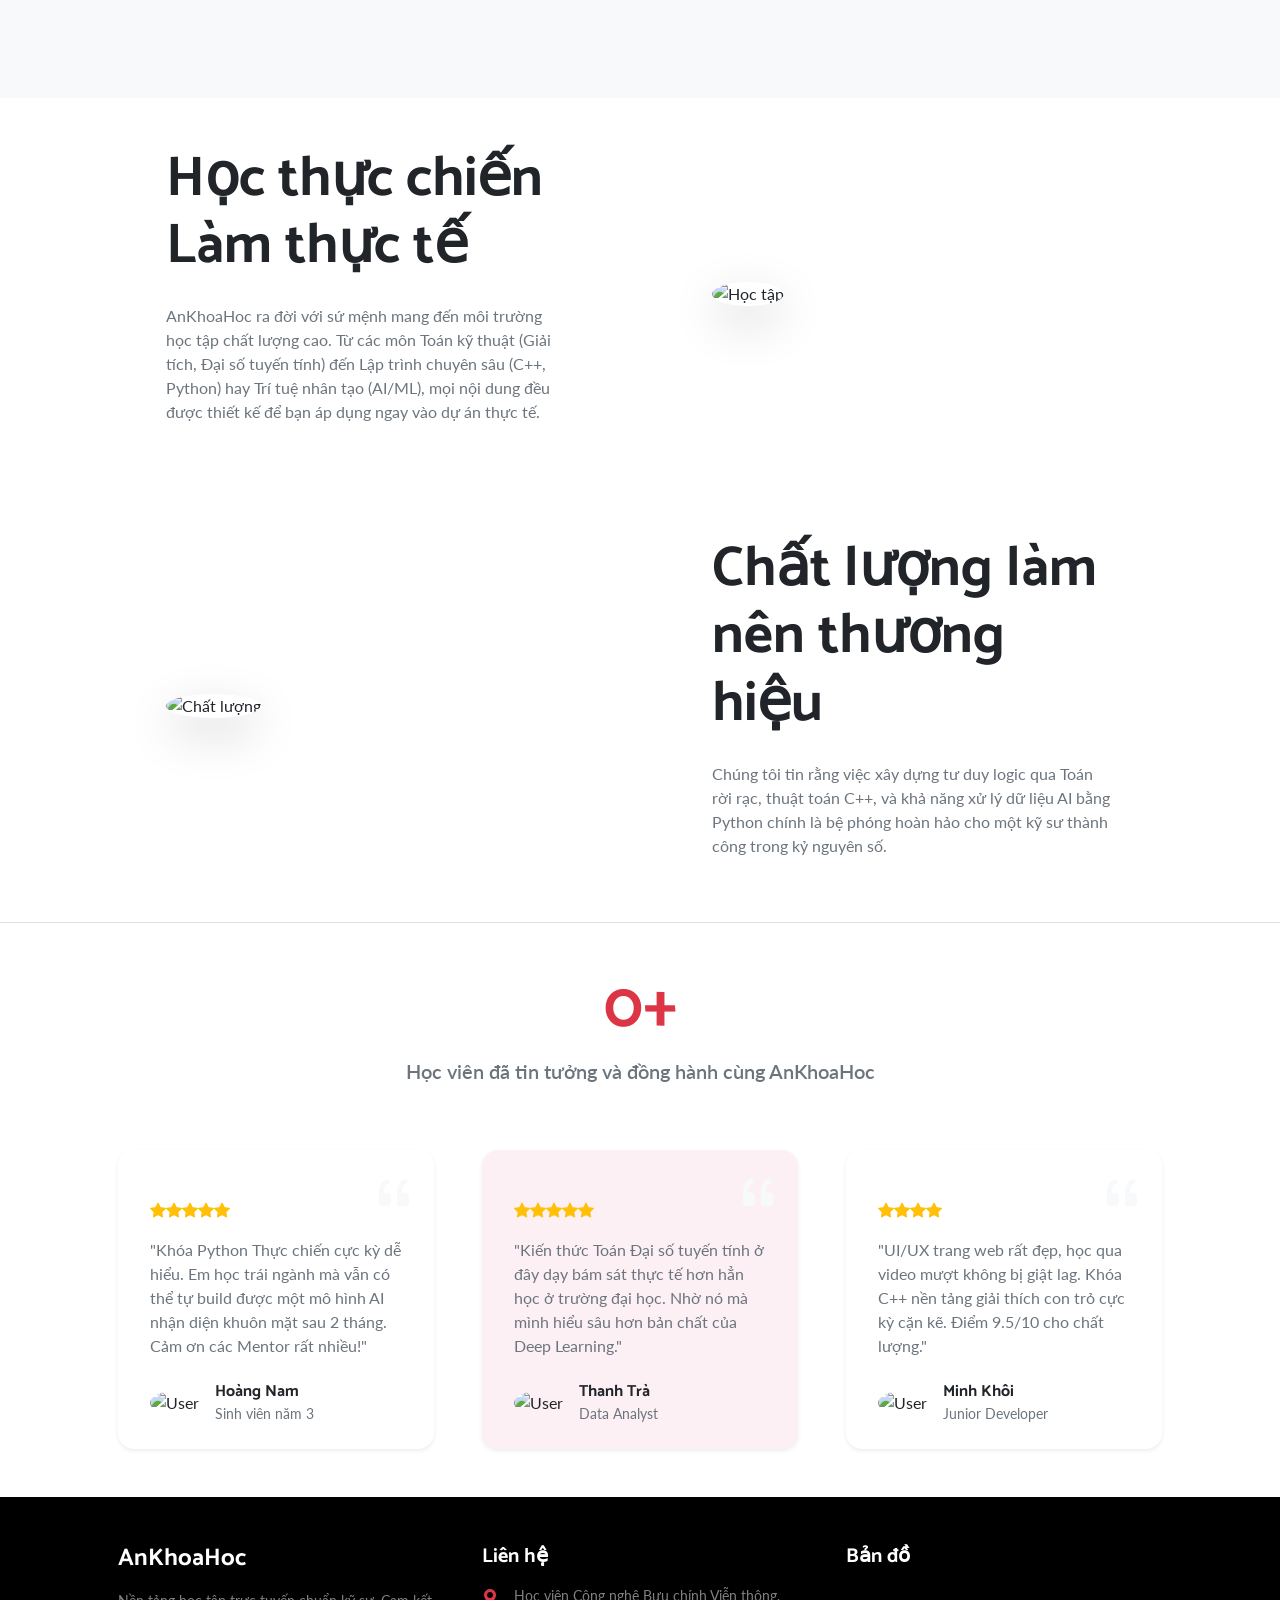
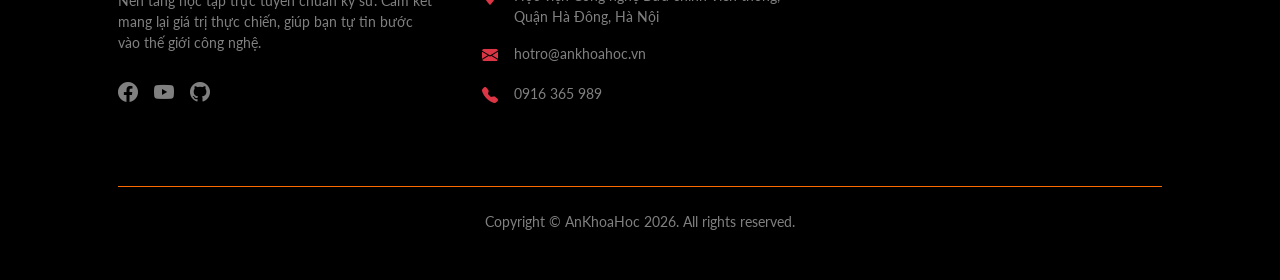
==== commit 4b295720: "Update tawkto live chat" ====
--- a/index.html
+++ b/index.html
@@ -136,38 +136,7 @@
         </div>
       </div>
     </section>
-    <div class="chat-widget-container" id="chatWidget">
-      <div class="chat-window shadow-lg" id="chatWindow">
-        <div class="chat-header text-white p-3 d-flex justify-content-between align-items-center">
-          <div class="d-flex align-items-center">
-            <img src="https://placehold.co/40x40/FFF/ee0979?text=AK" class="rounded-circle me-2 border border-white" loading="lazy" alt="Avatar" />
-            <div>
-              <h6 class="mb-0 fw-bold">CSKH AnKhoaHoc</h6>
-              <small class="text-white-50"><i class="bi bi-circle-fill text-success" style="font-size: 8px"></i> Trực tuyến</small>
-            </div>
-          </div>
-          <button class="btn-close btn-close-white interactive-cursor" id="closeChatBtn" aria-label="Close"></button>
-        </div>
-
-        <div class="chat-body p-3" id="chatBody">
-          <div class="chat-message bot-message mb-3 animate-fade-up">
-            <div class="message-bubble bg-white text-dark p-2 rounded-3 shadow-sm">Chào bạn! Mình là AI Assistant của AnKhoaHoc 🤖. Mình có thể giúp gì cho bạn trong việc tìm hiểu khóa học ạ?</div>
-            <small class="text-muted d-block mt-1 ms-1" style="font-size: 0.7rem">Vừa xong</small>
-          </div>
-        </div>
-
-        <div class="chat-footer p-2 border-top bg-white d-flex align-items-center">
-          <input type="text" id="chatInput" class="form-control border-0 shadow-none" placeholder="Nhập tin nhắn của bạn..." autocomplete="off" />
-          <button class="btn text-danger interactive-cursor ms-1" id="sendChatBtn" title="Gửi">
-            <i class="bi bi-send-fill fs-5"></i>
-          </button>
-        </div>
-      </div>
-
-      <button class="chat-toggle-btn shadow-lg interactive-cursor mt-3" id="chatToggleBtn">
-        <i class="bi bi-chat-dots-fill fs-3 text-white"></i>
-      </button>
-    </div>
+    <div class="chat-widget-container" id="chatWidget"></div>
 
     <section id="reviews" class="py-5 bg-white border-top">
       <div class="container px-5">
@@ -330,5 +299,21 @@
     <link rel="stylesheet" href="https://cdn.jsdelivr.net/npm/bootstrap-icons@1.11.1/font/bootstrap-icons.css" />
 
     <script type="module" src="assets/js/main.js"></script>
+    <script src="https://cdn.jsdelivr.net/npm/bootstrap@5.3.2/dist/js/bootstrap.bundle.min.js"></script>
+    <script type="module" src="assets/js/main.js"></script>
+
+    <script type="text/javascript">
+      var Tawk_API = Tawk_API || {},
+        Tawk_LoadStart = new Date();
+      (function () {
+        var s1 = document.createElement("script"),
+          s0 = document.getElementsByTagName("script")[0];
+        s1.async = true;
+        s1.src = "https://embed.tawk.to/69ca7c7c9b8fc91c382e927c/1jkvfciei";
+        s1.charset = "UTF-8";
+        s1.setAttribute("crossorigin", "*");
+        s0.parentNode.insertBefore(s1, s0);
+      })();
+    </script>
   </body>
 </html>
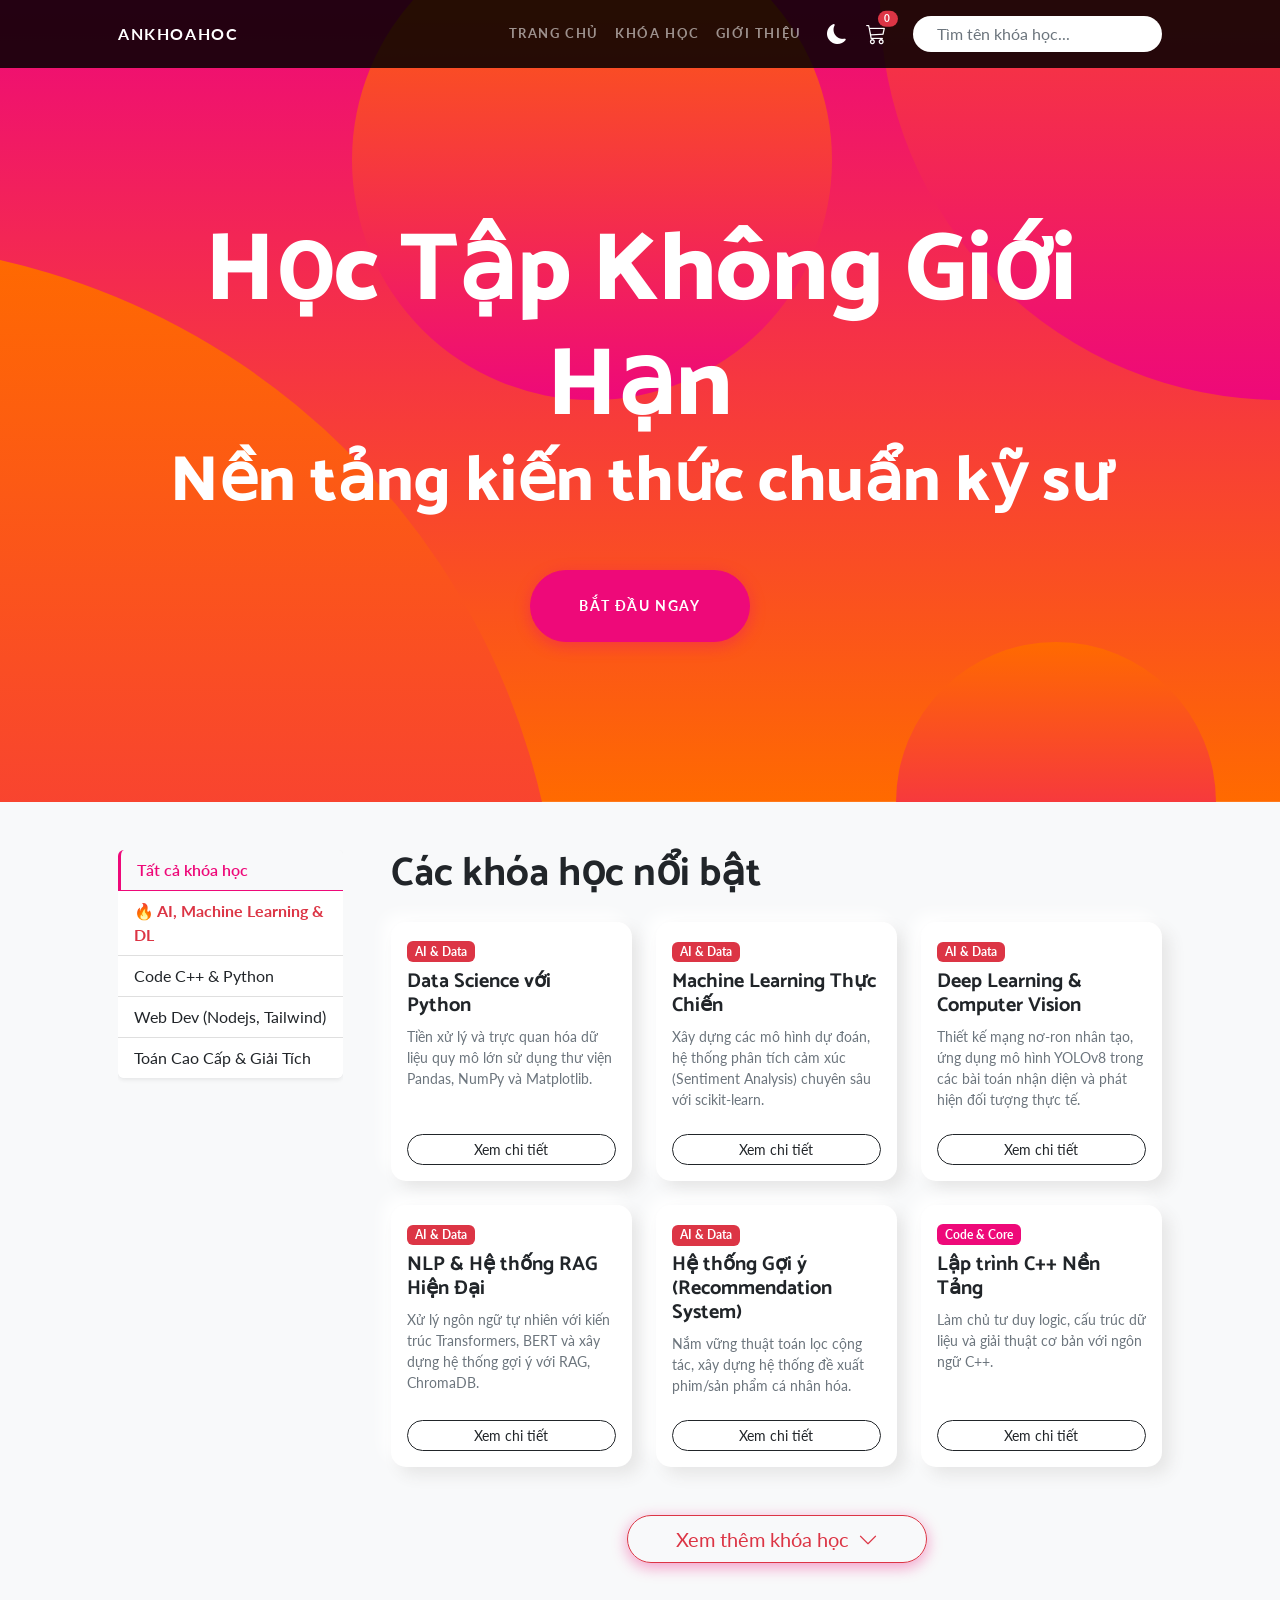
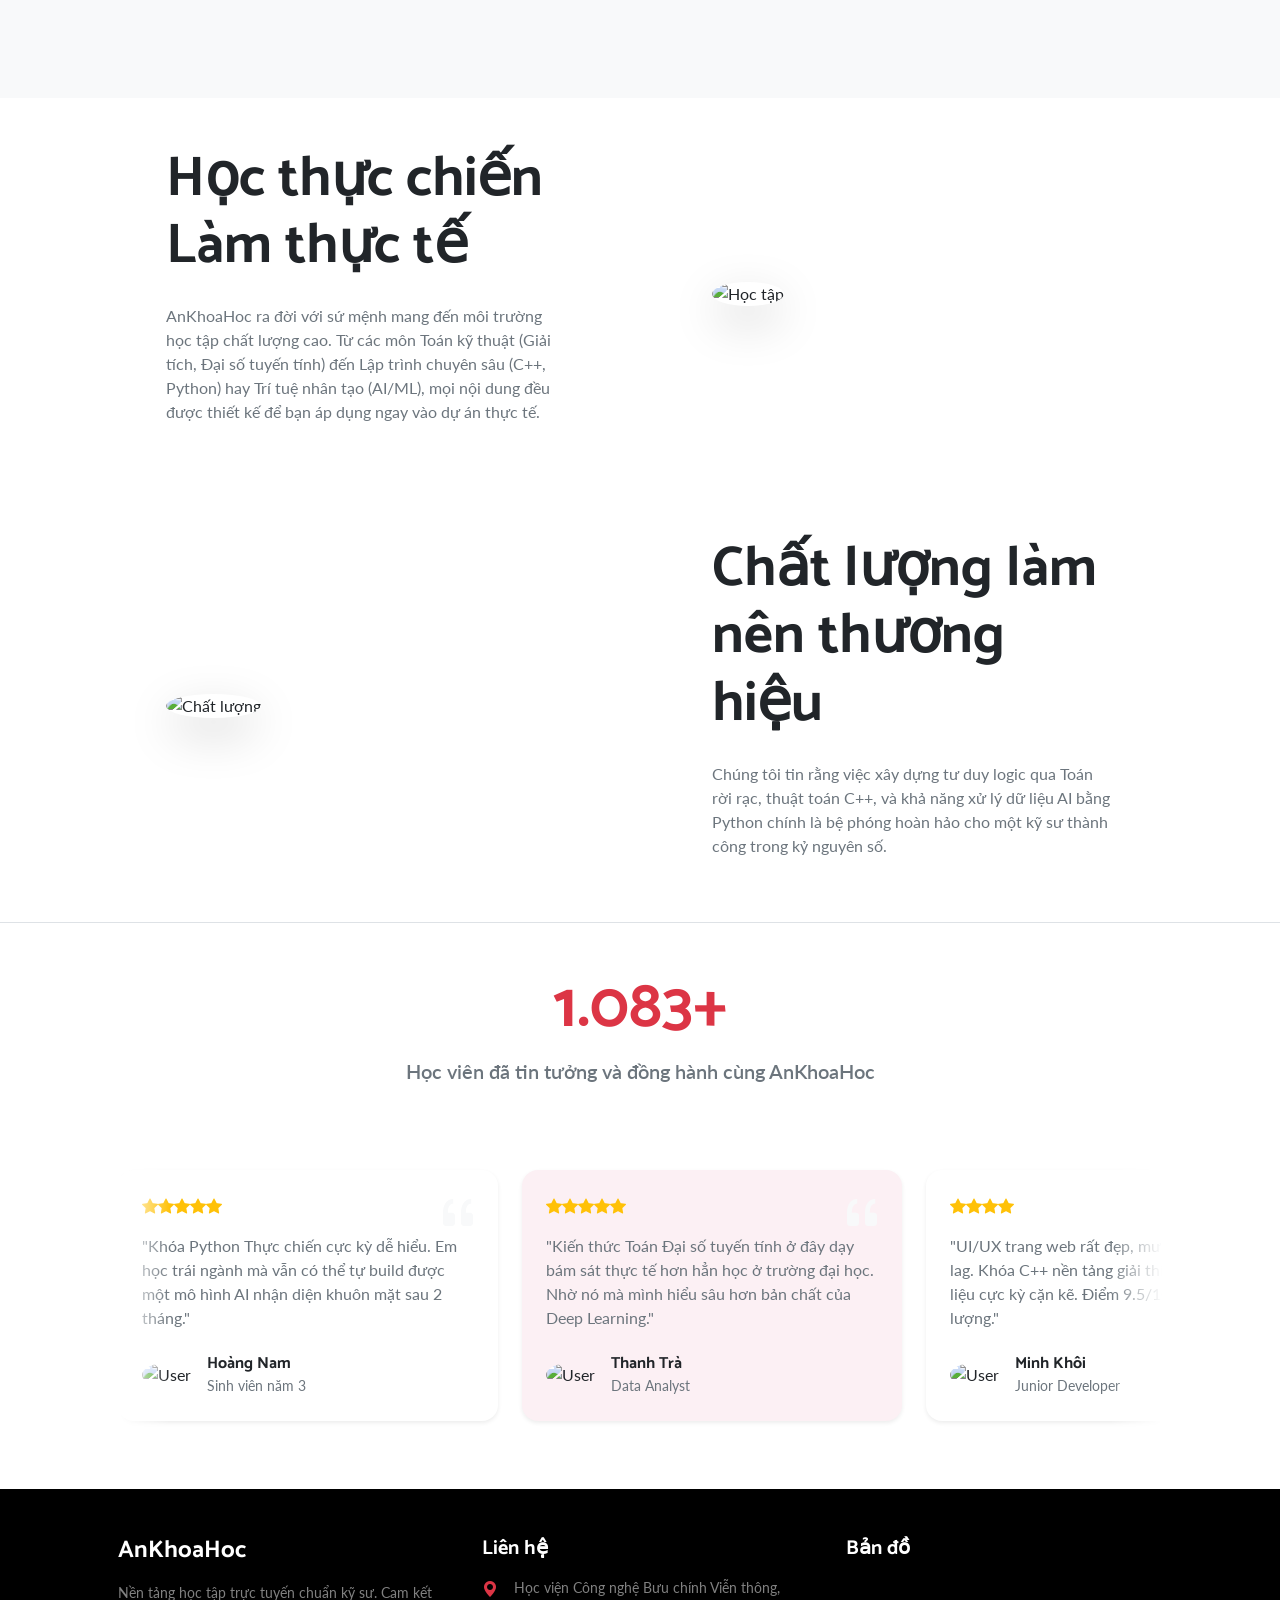
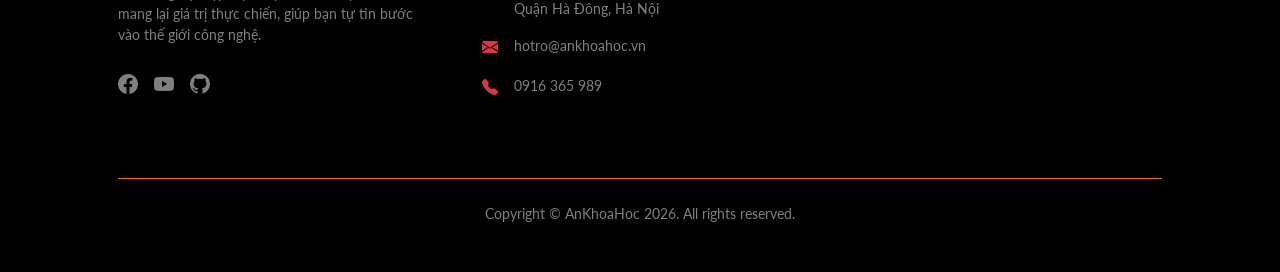
==== commit b357c15d: "Added slider for comment" ====
--- a/index.html
+++ b/index.html
@@ -147,61 +147,174 @@
           </div>
         </div>
 
-        <div class="row gx-5 gy-4">
-          <div class="col-lg-4 animate-fade-up delay-100">
-            <div class="card h-100 border-0 shadow-sm rounded-4 p-3 position-relative">
-              <i class="bi bi-quote position-absolute top-0 end-0 mt-2 me-3 text-light" style="font-size: 3rem"></i>
-              <div class="card-body mt-3">
-                <div class="d-flex text-warning mb-3">
-                  <i class="bi bi-star-fill"></i><i class="bi bi-star-fill"></i><i class="bi bi-star-fill"></i><i class="bi bi-star-fill"></i><i class="bi bi-star-fill"></i>
-                </div>
-                <p class="card-text text-muted">
-                  "Khóa Python Thực chiến cực kỳ dễ hiểu. Em học trái ngành mà vẫn có thể tự build được một mô hình AI nhận diện khuôn mặt sau 2 tháng. Cảm ơn các Mentor rất nhiều!"
+        <div class="marquee-wrapper mt-5">
+          <div class="marquee-track">
+            <div class="review-item">
+              <div class="card h-100 border-0 shadow-sm rounded-4 p-4 position-relative">
+                <i class="bi bi-quote position-absolute top-0 end-0 mt-2 me-3 text-light" style="font-size: 3rem"></i>
+                <div class="d-flex text-warning mb-3">
+                  <i class="bi bi-star-fill"></i><i class="bi bi-star-fill"></i><i class="bi bi-star-fill"></i><i class="bi bi-star-fill"></i><i class="bi bi-star-fill"></i>
+                </div>
+                <p class="card-text text-muted mb-4">"Khóa Python Thực chiến cực kỳ dễ hiểu. Em học trái ngành mà vẫn có thể tự build được một mô hình AI nhận diện khuôn mặt sau 2 tháng."</p>
+                <div class="mt-auto d-flex align-items-center">
+                  <img loading="lazy" src="https://placehold.co/50x50/333/FFF?text=H" class="rounded-circle me-3" alt="User" />
+                  <div>
+                    <h6 class="fw-bold mb-0">Hoàng Nam</h6>
+                    <small class="text-muted">Sinh viên năm 3</small>
+                  </div>
+                </div>
+              </div>
+            </div>
+
+            <div class="review-item">
+              <div class="card h-100 border-0 shadow-sm rounded-4 p-4 position-relative review-card-special">
+                <i class="bi bi-quote position-absolute top-0 end-0 mt-2 me-3 text-light" style="font-size: 3rem"></i>
+                <div class="d-flex text-warning mb-3">
+                  <i class="bi bi-star-fill"></i><i class="bi bi-star-fill"></i><i class="bi bi-star-fill"></i><i class="bi bi-star-fill"></i><i class="bi bi-star-fill"></i>
+                </div>
+                <p class="card-text text-muted mb-4">
+                  "Kiến thức Toán Đại số tuyến tính ở đây dạy bám sát thực tế hơn hẳn học ở trường đại học. Nhờ nó mà mình hiểu sâu hơn bản chất của Deep Learning."
                 </p>
-              </div>
-              <div class="card-footer bg-transparent border-0 d-flex align-items-center">
-                <img loading="lazy" src="https://placehold.co/50x50/333/FFF?text=H" class="rounded-circle me-3" alt="User" />
-                <div>
-                  <h6 class="fw-bold mb-0">Hoàng Nam</h6>
-                  <small class="text-muted">Sinh viên năm 3</small>
-                </div>
-              </div>
-            </div>
-          </div>
-
-          <div class="col-lg-4 animate-fade-up delay-200">
-            <div class="card h-100 border-0 shadow-sm rounded-4 p-3 position-relative review-card-special">
-              <i class="bi bi-quote position-absolute top-0 end-0 mt-2 me-3 text-light" style="font-size: 3rem"></i>
-              <div class="card-body mt-3">
-                <div class="d-flex text-warning mb-3">
-                  <i class="bi bi-star-fill"></i><i class="bi bi-star-fill"></i><i class="bi bi-star-fill"></i><i class="bi bi-star-fill"></i><i class="bi bi-star-fill"></i>
-                </div>
-                <p class="card-text text-muted">"Kiến thức Toán Đại số tuyến tính ở đây dạy bám sát thực tế hơn hẳn học ở trường đại học. Nhờ nó mà mình hiểu sâu hơn bản chất của Deep Learning."</p>
-              </div>
-              <div class="card-footer bg-transparent border-0 d-flex align-items-center">
-                <img loading="lazy" src="https://placehold.co/50x50/ee0979/FFF?text=T" class="rounded-circle me-3" alt="User" />
-                <div>
-                  <h6 class="fw-bold mb-0">Thanh Trà</h6>
-                  <small class="text-muted">Data Analyst</small>
-                </div>
-              </div>
-            </div>
-          </div>
-
-          <div class="col-lg-4 animate-fade-up delay-300">
-            <div class="card h-100 border-0 shadow-sm rounded-4 p-3 position-relative">
-              <i class="bi bi-quote position-absolute top-0 end-0 mt-2 me-3 text-light" style="font-size: 3rem"></i>
-              <div class="card-body mt-3">
+                <div class="mt-auto d-flex align-items-center">
+                  <img loading="lazy" src="https://placehold.co/50x50/ee0979/FFF?text=T" class="rounded-circle me-3" alt="User" />
+                  <div>
+                    <h6 class="fw-bold mb-0">Thanh Trà</h6>
+                    <small class="text-muted">Data Analyst</small>
+                  </div>
+                </div>
+              </div>
+            </div>
+
+            <div class="review-item">
+              <div class="card h-100 border-0 shadow-sm rounded-4 p-4 position-relative">
+                <i class="bi bi-quote position-absolute top-0 end-0 mt-2 me-3 text-light" style="font-size: 3rem"></i>
                 <div class="d-flex text-warning mb-3">
                   <i class="bi bi-star-fill"></i><i class="bi bi-star-fill"></i><i class="bi bi-star-fill"></i><i class="bi bi-star-fill"></i><i class="bi bi-star-fill-half"></i>
                 </div>
-                <p class="card-text text-muted">"UI/UX trang web rất đẹp, học qua video mượt không bị giật lag. Khóa C++ nền tảng giải thích con trỏ cực kỳ cặn kẽ. Điểm 9.5/10 cho chất lượng."</p>
-              </div>
-              <div class="card-footer bg-transparent border-0 d-flex align-items-center">
-                <img loading="lazy" src="https://placehold.co/50x50/0068FF/FFF?text=M" class="rounded-circle me-3" alt="User" />
-                <div>
-                  <h6 class="fw-bold mb-0">Minh Khôi</h6>
-                  <small class="text-muted">Junior Developer</small>
+                <p class="card-text text-muted mb-4">"UI/UX trang web rất đẹp, mượt không bị giật lag. Khóa C++ nền tảng giải thích cấu trúc dữ liệu cực kỳ cặn kẽ. Điểm 9.5/10 cho chất lượng."</p>
+                <div class="mt-auto d-flex align-items-center">
+                  <img loading="lazy" src="https://placehold.co/50x50/0068FF/FFF?text=M" class="rounded-circle me-3" alt="User" />
+                  <div>
+                    <h6 class="fw-bold mb-0">Minh Khôi</h6>
+                    <small class="text-muted">Junior Developer</small>
+                  </div>
+                </div>
+              </div>
+            </div>
+
+            <div class="review-item">
+              <div class="card h-100 border-0 shadow-sm rounded-4 p-4 position-relative review-card-special">
+                <i class="bi bi-quote position-absolute top-0 end-0 mt-2 me-3 text-light" style="font-size: 3rem"></i>
+                <div class="d-flex text-warning mb-3">
+                  <i class="bi bi-star-fill"></i><i class="bi bi-star-fill"></i><i class="bi bi-star-fill"></i><i class="bi bi-star-fill"></i><i class="bi bi-star-fill"></i>
+                </div>
+                <p class="card-text text-muted mb-4">"Khóa Computer Vision thực chiến cực cháy! Từ hồi học xong mình đã tự train được model YOLOv8 nhận diện phân loại rác thải siêu mượt."</p>
+                <div class="mt-auto d-flex align-items-center">
+                  <img loading="lazy" src="https://placehold.co/50x50/198754/FFF?text=D" class="rounded-circle me-3" alt="User" />
+                  <div>
+                    <h6 class="fw-bold mb-0">Đức Anh</h6>
+                    <small class="text-muted">Kỹ sư AI</small>
+                  </div>
+                </div>
+              </div>
+            </div>
+
+            <div class="review-item">
+              <div class="card h-100 border-0 shadow-sm rounded-4 p-4 position-relative">
+                <i class="bi bi-quote position-absolute top-0 end-0 mt-2 me-3 text-light" style="font-size: 3rem"></i>
+                <div class="d-flex text-warning mb-3">
+                  <i class="bi bi-star-fill"></i><i class="bi bi-star-fill"></i><i class="bi bi-star-fill"></i><i class="bi bi-star-fill"></i><i class="bi bi-star-fill"></i>
+                </div>
+                <p class="card-text text-muted mb-4">"Hệ thống bài giảng về NLP với Transformers và BERT ở đây đỉnh thực sự. Rất sát với kiến thức để làm đồ án trên trường. 10 điểm!"</p>
+                <div class="mt-auto d-flex align-items-center">
+                  <img loading="lazy" src="https://placehold.co/50x50/ffc107/FFF?text=H" class="rounded-circle me-3" alt="User" />
+                  <div>
+                    <h6 class="fw-bold mb-0">Thu Hà</h6>
+                    <small class="text-muted">Sinh viên PTIT</small>
+                  </div>
+                </div>
+              </div>
+            </div>
+
+            <div class="review-item">
+              <div class="card h-100 border-0 shadow-sm rounded-4 p-4 position-relative">
+                <i class="bi bi-quote position-absolute top-0 end-0 mt-2 me-3 text-light" style="font-size: 3rem"></i>
+                <div class="d-flex text-warning mb-3">
+                  <i class="bi bi-star-fill"></i><i class="bi bi-star-fill"></i><i class="bi bi-star-fill"></i><i class="bi bi-star-fill"></i><i class="bi bi-star-fill"></i>
+                </div>
+                <p class="card-text text-muted mb-4">"Khóa Python Thực chiến cực kỳ dễ hiểu. Em học trái ngành mà vẫn có thể tự build được một mô hình AI nhận diện khuôn mặt sau 2 tháng."</p>
+                <div class="mt-auto d-flex align-items-center">
+                  <img loading="lazy" src="https://placehold.co/50x50/333/FFF?text=H" class="rounded-circle me-3" alt="User" />
+                  <div>
+                    <h6 class="fw-bold mb-0">Hoàng Nam</h6>
+                    <small class="text-muted">Sinh viên năm 3</small>
+                  </div>
+                </div>
+              </div>
+            </div>
+            <div class="review-item">
+              <div class="card h-100 border-0 shadow-sm rounded-4 p-4 position-relative review-card-special">
+                <i class="bi bi-quote position-absolute top-0 end-0 mt-2 me-3 text-light" style="font-size: 3rem"></i>
+                <div class="d-flex text-warning mb-3">
+                  <i class="bi bi-star-fill"></i><i class="bi bi-star-fill"></i><i class="bi bi-star-fill"></i><i class="bi bi-star-fill"></i><i class="bi bi-star-fill"></i>
+                </div>
+                <p class="card-text text-muted mb-4">
+                  "Kiến thức Toán Đại số tuyến tính ở đây dạy bám sát thực tế hơn hẳn học ở trường đại học. Nhờ nó mà mình hiểu sâu hơn bản chất của Deep Learning."
+                </p>
+                <div class="mt-auto d-flex align-items-center">
+                  <img loading="lazy" src="https://placehold.co/50x50/ee0979/FFF?text=T" class="rounded-circle me-3" alt="User" />
+                  <div>
+                    <h6 class="fw-bold mb-0">Thanh Trà</h6>
+                    <small class="text-muted">Data Analyst</small>
+                  </div>
+                </div>
+              </div>
+            </div>
+            <div class="review-item">
+              <div class="card h-100 border-0 shadow-sm rounded-4 p-4 position-relative">
+                <i class="bi bi-quote position-absolute top-0 end-0 mt-2 me-3 text-light" style="font-size: 3rem"></i>
+                <div class="d-flex text-warning mb-3">
+                  <i class="bi bi-star-fill"></i><i class="bi bi-star-fill"></i><i class="bi bi-star-fill"></i><i class="bi bi-star-fill"></i><i class="bi bi-star-fill-half"></i>
+                </div>
+                <p class="card-text text-muted mb-4">"UI/UX trang web rất đẹp, mượt không bị giật lag. Khóa C++ nền tảng giải thích cấu trúc dữ liệu cực kỳ cặn kẽ. Điểm 9.5/10 cho chất lượng."</p>
+                <div class="mt-auto d-flex align-items-center">
+                  <img loading="lazy" src="https://placehold.co/50x50/0068FF/FFF?text=M" class="rounded-circle me-3" alt="User" />
+                  <div>
+                    <h6 class="fw-bold mb-0">Minh Khôi</h6>
+                    <small class="text-muted">Junior Developer</small>
+                  </div>
+                </div>
+              </div>
+            </div>
+            <div class="review-item">
+              <div class="card h-100 border-0 shadow-sm rounded-4 p-4 position-relative review-card-special">
+                <i class="bi bi-quote position-absolute top-0 end-0 mt-2 me-3 text-light" style="font-size: 3rem"></i>
+                <div class="d-flex text-warning mb-3">
+                  <i class="bi bi-star-fill"></i><i class="bi bi-star-fill"></i><i class="bi bi-star-fill"></i><i class="bi bi-star-fill"></i><i class="bi bi-star-fill"></i>
+                </div>
+                <p class="card-text text-muted mb-4">"Khóa Computer Vision thực chiến cực cháy! Từ hồi học xong mình đã tự train được model YOLOv8 nhận diện phân loại rác thải siêu mượt."</p>
+                <div class="mt-auto d-flex align-items-center">
+                  <img loading="lazy" src="https://placehold.co/50x50/198754/FFF?text=D" class="rounded-circle me-3" alt="User" />
+                  <div>
+                    <h6 class="fw-bold mb-0">Đức Anh</h6>
+                    <small class="text-muted">Kỹ sư AI</small>
+                  </div>
+                </div>
+              </div>
+            </div>
+            <div class="review-item">
+              <div class="card h-100 border-0 shadow-sm rounded-4 p-4 position-relative">
+                <i class="bi bi-quote position-absolute top-0 end-0 mt-2 me-3 text-light" style="font-size: 3rem"></i>
+                <div class="d-flex text-warning mb-3">
+                  <i class="bi bi-star-fill"></i><i class="bi bi-star-fill"></i><i class="bi bi-star-fill"></i><i class="bi bi-star-fill"></i><i class="bi bi-star-fill"></i>
+                </div>
+                <p class="card-text text-muted mb-4">"Hệ thống bài giảng về NLP với Transformers và BERT ở đây đỉnh thực sự. Rất sát với kiến thức để làm đồ án trên trường. 10 điểm!"</p>
+                <div class="mt-auto d-flex align-items-center">
+                  <img loading="lazy" src="https://placehold.co/50x50/ffc107/FFF?text=H" class="rounded-circle me-3" alt="User" />
+                  <div>
+                    <h6 class="fw-bold mb-0">Thu Hà</h6>
+                    <small class="text-muted">Sinh viên PTIT</small>
+                  </div>
                 </div>
               </div>
             </div>
--- a/assets/css/animations.css
+++ b/assets/css/animations.css
@@ -69,3 +69,52 @@
   animation: textSlideUp 0.8s cubic-bezier(0.25, 1, 0.5, 1) forwards;
   animation-delay: 0.6s; /* Trễ nhất */
 }
+
+/* =========================================
+   INFINITE MARQUEE SLIDER (REVIEW CARDS)
+========================================= */
+
+.marquee-wrapper {
+  width: 100%;
+  overflow: hidden;
+  padding: 20px 0;
+
+  /* Tạo lớp phủ mờ (fade-out) ở 2 bên rìa màn hình cho sang trọng */
+  mask-image: linear-gradient(to right, transparent, black 5%, black 95%, transparent);
+  -webkit-mask-image: linear-gradient(to right, transparent, black 5%, black 95%, transparent);
+}
+
+.marquee-track {
+  display: flex;
+  width: max-content;
+  gap: 1.5rem; /* Khoảng cách giữa các card */
+
+  /* Animation chạy ngang đều đặn trong 50 giây, lặp vô tận */
+  animation: marqueeScroll 40s linear infinite;
+}
+
+/* Dừng cuộn khi người dùng rê chuột vào để đọc chữ */
+.marquee-track:hover {
+  animation-play-state: paused;
+}
+
+.review-item {
+  width: 380px; /* Độ rộng cố định của mỗi thẻ */
+  flex-shrink: 0;
+}
+
+.review-item .card {
+  height: 100%;
+  display: flex;
+  flex-direction: column;
+}
+
+/* Logic vòng lặp: Trượt đúng 50% độ dài tổng (trượt hết bộ Gốc, chạm bộ Bản Sao) thì reset */
+@keyframes marqueeScroll {
+  0% {
+    transform: translateX(0);
+  }
+  100% {
+    transform: translateX(calc(-50% - 0.75rem)); /* Trừ thêm một nửa khoảng gap để khớp 100% */
+  }
+}
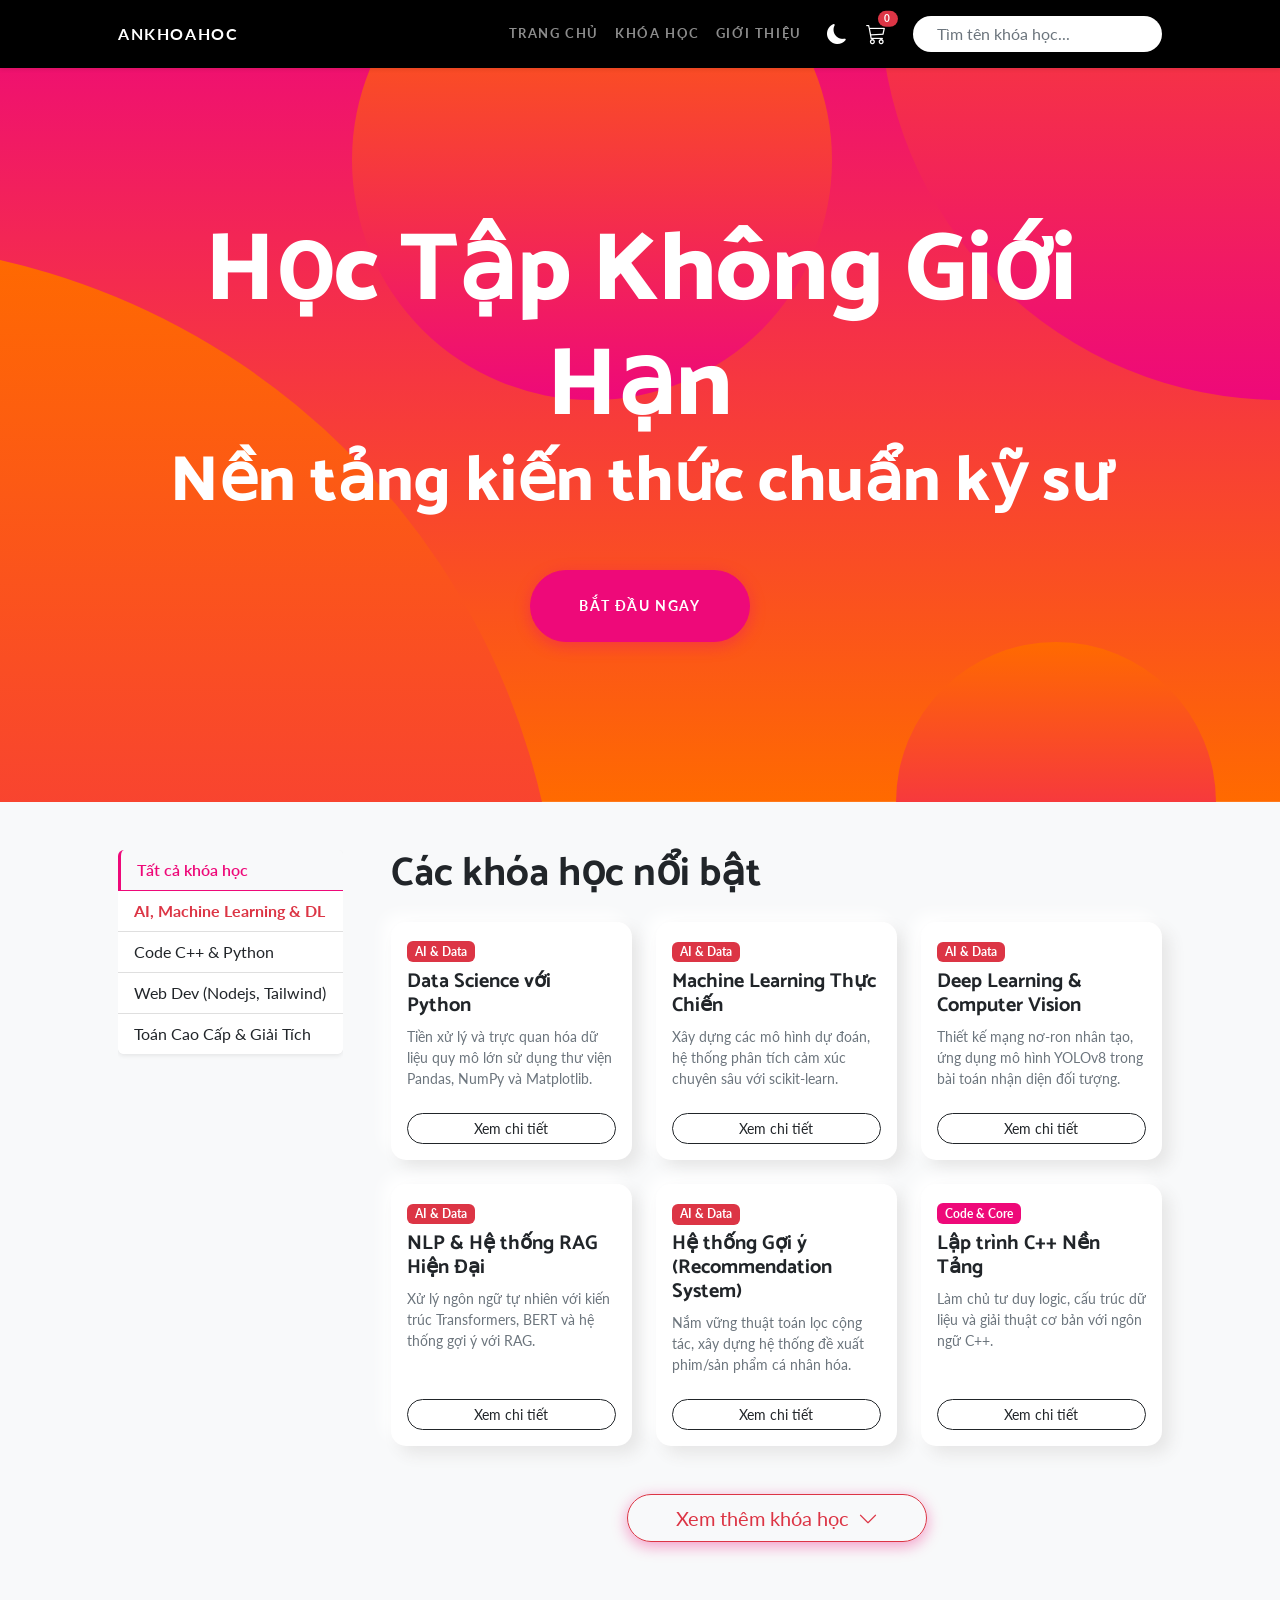
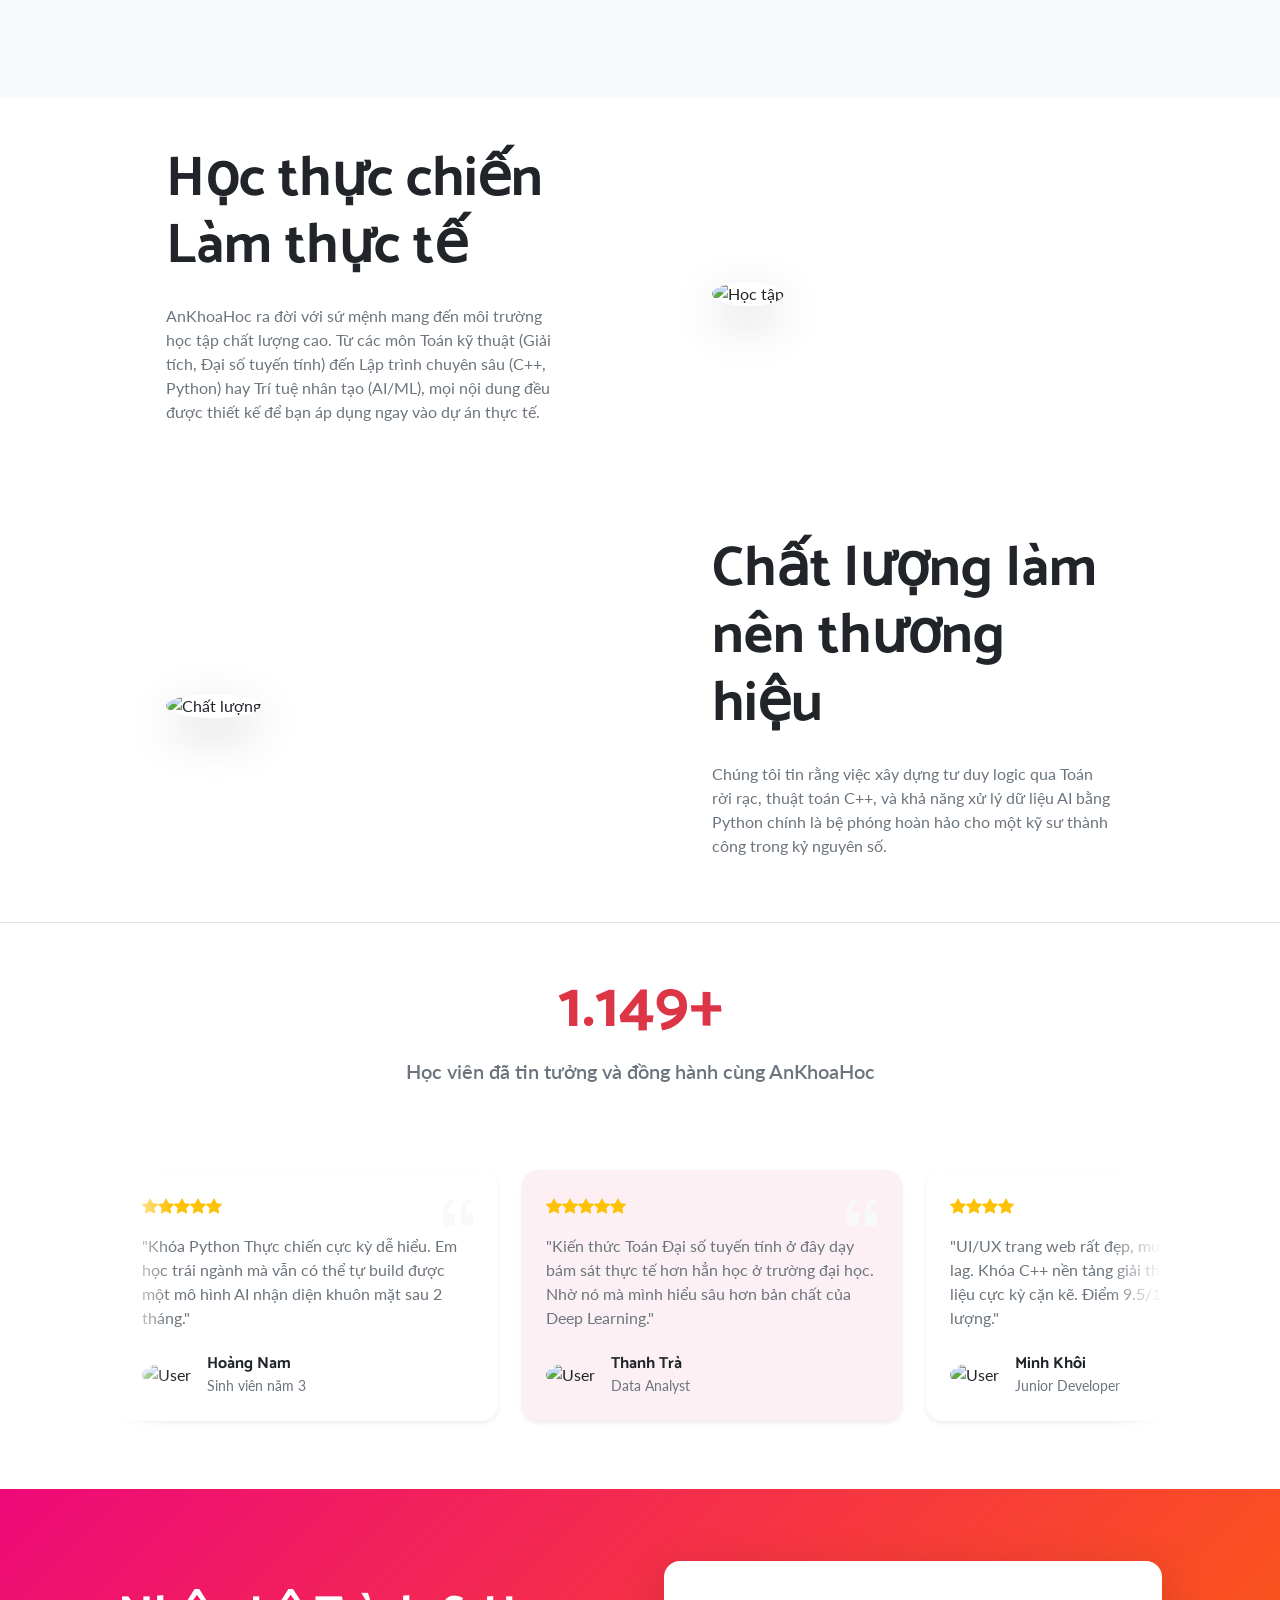
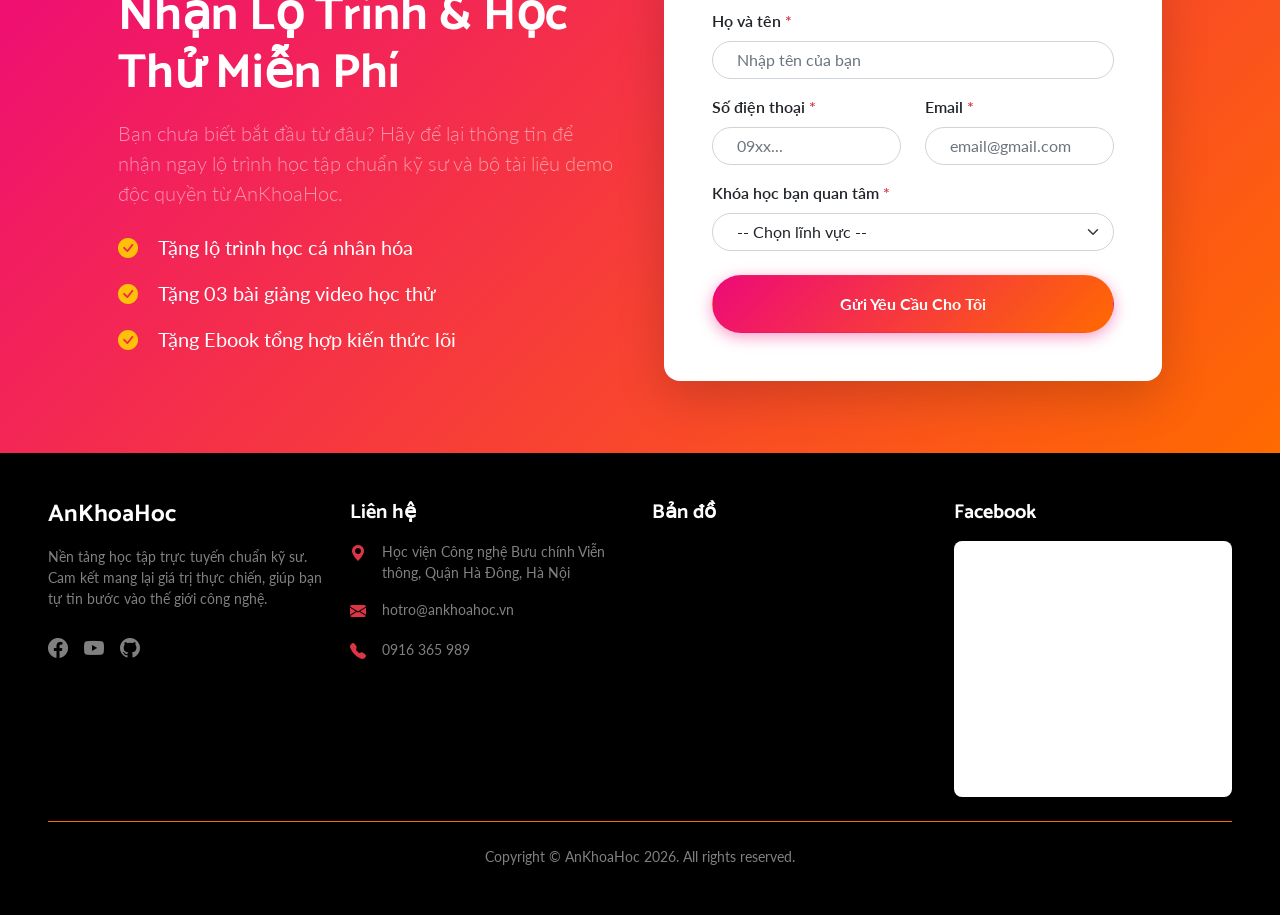
==== commit 5b2bb3a0: "commit last patch" ====
--- a/index.html
+++ b/index.html
@@ -1,13 +1,14 @@
 <!doctype html>
 <html lang="vi">
+  <!-- Header của Main Page  -->
   <head>
     <meta charset="UTF-8" />
     <meta name="viewport" content="width=device-width, initial-width=1.0, shrink-to-fit=no" />
     <title>AnKhoaHoc - Nền tảng học tập chuẩn Kỹ sư</title>
-
+    <link rel="icon" type="image/png" href="https://placehold.co/32x32/ee0979/FFF?text=A" />
     <link href="https://fonts.googleapis.com/css?family=Catamaran:100,200,300,400,500,600,700,800,900" rel="stylesheet" />
     <link href="https://fonts.googleapis.com/css?family=Lato:100,100i,300,300i,400,400i,700,700i,900,900i" rel="stylesheet" />
-
+    <link rel="stylesheet" href="https://cdn.jsdelivr.net/npm/bootstrap-icons@1.11.1/font/bootstrap-icons.css" />
     <link href="https://cdn.jsdelivr.net/npm/bootstrap@5.3.2/dist/css/bootstrap.min.css" rel="stylesheet" />
 
     <link rel="stylesheet" href="assets/css/styles.css" />
@@ -16,39 +17,45 @@
     <link rel="stylesheet" href="assets/css/animations.css" />
   </head>
   <body>
-    <nav class="navbar navbar-expand-lg navbar-dark navbar-custom fixed-top custom-z-index-nav">
+    <!-- Phần navbar  -->
+    <nav class="navbar navbar-expand-lg navbar-dark bg-black shadow-sm fixed-top navbar-custom">
       <div class="container px-5">
-        <a class="navbar-brand fw-bold" href="#page-top">AnKhoaHoc</a>
-        <button class="navbar-toggler" type="button" data-bs-toggle="collapse" data-bs-toggle="offcanvas" data-bs-target="#sidebarOffcanvas" aria-controls="sidebarOffcanvas">
+        <a class="navbar-brand" href="#">AnKhoaHoc</a>
+        <!-- Phần button khi màn hình nhỏ sẽ hiện ra -->
+        <button class="navbar-toggler" type="button" data-bs-toggle="collapse" data-bs-target="#navbarResponsive">
           <span class="navbar-toggler-icon"></span>
         </button>
+
+        <!-- Phần menu được ẩn đi (bấm nút mới hiện)-->
         <div class="collapse navbar-collapse" id="navbarResponsive">
           <ul class="navbar-nav ms-auto">
             <li class="nav-item"><a class="nav-link interactive-cursor" href="index.html">Trang chủ</a></li>
             <li class="nav-item"><a class="nav-link interactive-cursor" href="index.html#courses">Khóa học</a></li>
             <li class="nav-item"><a class="nav-link interactive-cursor" href="index.html#about">Giới thiệu</a></li>
-
+            <!-- Nút hiển thị sáng / tối, sử dụng js để đổi -->
             <li class="nav-item d-flex align-items-center ms-lg-3">
               <button class="btn btn-link nav-link text-white interactive-cursor p-0" id="themeToggleBtn" title="Giao diện Sáng/Tối">
                 <i class="bi bi-moon-fill fs-5" id="themeIcon"></i>
               </button>
             </li>
-
-            <li class="nav-item d-flex align-items-center ms-lg-3 mt-3 mt-lg-0">
+            <!-- Nút giỏ hàng  -->
+            <li class="nav-item d-flex align-items-center ms-lg-3">
               <button class="btn btn-link nav-link text-white position-relative interactive-cursor p-0" type="button" data-bs-toggle="offcanvas" data-bs-target="#cartOffcanvas">
                 <i class="bi bi-cart3 fs-5"></i>
-                <span class="position-absolute top-0 start-100 translate-middle badge rounded-pill bg-danger" id="cartBadge" style="font-size: 0.6rem">0</span>
+                <!-- Chỉnh top - 0 và translate middle để dịch lên góc phải trên  -->
+                <span class="position-absolute top-0 translate-middle badge rounded-pill bg-danger" id="cartBadge" style="font-size: 0.6rem">0</span>
               </button>
             </li>
           </ul>
-
-          <form class="d-flex ms-lg-4 mt-3 mt-lg-0" role="search">
+          <!-- Phần tìm kiếm của nav bar  -->
+          <form class="d-flex ms-lg-4 mt-lg-0" role="search">
             <input class="form-control rounded-pill border-0 shadow-sm px-4" type="search" id="searchInput" placeholder="Tìm tên khóa học..." aria-label="Search" />
           </form>
         </div>
       </div>
     </nav>
 
+    <!-- Phần header  -->
     <header class="masthead text-center text-white" id="home">
       <div class="masthead-content">
         <div class="container px-5">
@@ -57,12 +64,14 @@
           <a class="btn btn-primary btn-xl rounded-pill mt-5 custom-neumorphism-btn interactive-cursor hero-btn-animate" href="#courses">Bắt đầu ngay</a>
         </div>
       </div>
+      <!-- Các hình tròn của phần background  -->
       <div class="bg-circle-1 bg-circle"></div>
       <div class="bg-circle-2 bg-circle"></div>
       <div class="bg-circle-3 bg-circle"></div>
       <div class="bg-circle-4 bg-circle"></div>
     </header>
 
+    <!-- Section chứa các danh mục khóa học (Thể loại)  -->
     <section id="courses" class="py-5 bg-light">
       <div class="container px-5">
         <div class="row gx-5">
@@ -75,7 +84,7 @@
               <div class="offcanvas-body flex-column sidebar-sticky">
                 <div class="list-group list-group-flush w-100 shadow-sm rounded">
                   <a href="#" class="list-group-item list-group-item-action fw-semibold active" data-filter="all">Tất cả khóa học</a>
-                  <a href="#" class="list-group-item list-group-item-action fw-bold text-danger" data-filter="ai">🔥 AI, Machine Learning & DL</a>
+                  <a href="#" class="list-group-item list-group-item-action fw-bold text-danger" data-filter="ai">AI, Machine Learning & DL</a>
                   <a href="#" class="list-group-item list-group-item-action" data-filter="coding">Code C++ & Python</a>
                   <a href="#" class="list-group-item list-group-item-action" data-filter="web">Web Dev (Nodejs, Tailwind)</a>
                   <a href="#" class="list-group-item list-group-item-action" data-filter="science">Toán Cao Cấp & Giải Tích</a>
@@ -84,6 +93,7 @@
             </div>
           </div>
 
+          <!-- Display các khóa học  -->
           <div class="col-lg-9 mt-4 mt-lg-0">
             <h2 class="display-6 fw-bold mb-4">Các khóa học nổi bật</h2>
 
@@ -99,6 +109,7 @@
       </div>
     </section>
 
+    <!-- Phần section giới thiệu về các khóa học  -->
     <section id="about">
       <div class="container px-5">
         <div class="row gx-5 align-items-center">
@@ -136,7 +147,6 @@
         </div>
       </div>
     </section>
-    <div class="chat-widget-container" id="chatWidget"></div>
 
     <section id="reviews" class="py-5 bg-white border-top">
       <div class="container px-5">
@@ -147,6 +157,7 @@
           </div>
         </div>
 
+        <!-- Các bình luận liên quan đến khóa học (Slider)  -->
         <div class="marquee-wrapper mt-5">
           <div class="marquee-track">
             <div class="review-item">
@@ -322,6 +333,8 @@
         </div>
       </div>
     </section>
+
+    <!-- Chứa phần giỏ hàng bị ẩn  -->
     <div class="offcanvas offcanvas-end" tabindex="-1" id="cartOffcanvas" aria-labelledby="cartOffcanvasLabel">
       <div class="offcanvas-header border-bottom">
         <h5 class="offcanvas-title fw-bold" id="cartOffcanvasLabel">Giỏ hàng của bạn</h5>
@@ -341,36 +354,80 @@
         <button class="btn btn-primary w-100 rounded-pill py-2 custom-neumorphism-btn interactive-cursor">Tiến hành Thanh toán</button>
       </div>
     </div>
-
-    <div class="toast-container position-fixed top-0 end-0 p-3" style="z-index: 1100; margin-top: 60px">
-      <div id="cartToast" class="toast align-items-center text-bg-success border-0 shadow-lg" role="alert" aria-live="assertive" aria-atomic="true" data-bs-delay="3000">
-        <div class="d-flex">
-          <div class="toast-body fw-bold fs-6"><i class="bi bi-check-circle-fill me-2"></i> Đã thêm vào giỏ hàng!</div>
-          <button type="button" class="btn-close btn-close-white me-2 m-auto" data-bs-dismiss="toast"></button>
-        </div>
-      </div>
-
-      <div id="cartWarningToast" class="toast align-items-center text-bg-warning border-0 shadow-lg mt-2" role="alert" aria-live="assertive" aria-atomic="true" data-bs-delay="3000">
-        <div class="d-flex">
-          <div class="toast-body fw-bold fs-6 text-dark"><i class="bi bi-exclamation-triangle-fill me-2"></i> Khóa học đã có trong giỏ!</div>
-          <button type="button" class="btn-close me-2 m-auto" data-bs-dismiss="toast"></button>
-        </div>
-      </div>
-    </div>
+    <!-- Form nhận tài liệu demo  -->
+    <section id="lead-form" class="py-5 text-white" style="background: linear-gradient(135deg, #ee0979 0%, #ff6a00 100%)">
+      <div class="container px-5 my-4">
+        <div class="row gx-5 align-items-center">
+          <div class="col-lg-6 mb-5 mb-lg-0 animate-fade-up">
+            <h2 class="display-5 fw-bold mb-3">Nhận Lộ Trình & Học Thử Miễn Phí</h2>
+            <p class="lead mb-4 text-white-50">Bạn chưa biết bắt đầu từ đâu? Hãy để lại thông tin để nhận ngay lộ trình học tập chuẩn kỹ sư và bộ tài liệu demo độc quyền từ AnKhoaHoc.</p>
+            <ul class="list-unstyled mb-0 fs-5">
+              <li class="mb-3"><i class="bi bi-check-circle-fill text-warning me-3"></i> Tặng lộ trình học cá nhân hóa</li>
+              <li class="mb-3"><i class="bi bi-check-circle-fill text-warning me-3"></i> Tặng 03 bài giảng video học thử</li>
+              <li><i class="bi bi-check-circle-fill text-warning me-3"></i> Tặng Ebook tổng hợp kiến thức lõi</li>
+            </ul>
+          </div>
+
+          <div class="col-lg-6 animate-fade-up delay-200">
+            <div class="card border-0 rounded-4 shadow-lg text-dark">
+              <div class="card-body p-4 p-lg-5">
+                <form id="demoRequestForm">
+                  <div class="mb-3">
+                    <label for="demoName" class="form-label fw-semibold">Họ và tên <span class="text-danger">*</span></label>
+                    <input type="text" class="form-control rounded-pill px-4" id="demoName" placeholder="Nhập tên của bạn" required />
+                  </div>
+
+                  <div class="row">
+                    <div class="col-md-6 mb-3">
+                      <label for="demoPhone" class="form-label fw-semibold">Số điện thoại <span class="text-danger">*</span></label>
+                      <input type="tel" class="form-control rounded-pill px-4" id="demoPhone" placeholder="09xx..." required />
+                    </div>
+                    <div class="col-md-6 mb-3">
+                      <label for="demoEmail" class="form-label fw-semibold">Email <span class="text-danger">*</span></label>
+                      <input type="email" class="form-control rounded-pill px-4" id="demoEmail" placeholder="email@gmail.com" required />
+                    </div>
+                  </div>
+
+                  <div class="mb-4">
+                    <label for="demoCourse" class="form-label fw-semibold">Khóa học bạn quan tâm <span class="text-danger">*</span></label>
+                    <select class="form-select rounded-pill px-4" id="demoCourse" required>
+                      <option value="" selected disabled>-- Chọn lĩnh vực --</option>
+                      <option value="AI">AI, Machine Learning & DL</option>
+                      <option value="C_Python">Code C++ & Python Cơ Bản</option>
+                      <option value="Web">Web Dev & Database</option>
+                      <option value="Math">Toán Kỹ Thuật & Khoa Học Cốt Lõi</option>
+                    </select>
+                  </div>
+
+                  <button
+                    type="submit"
+                    class="btn w-100 rounded-pill py-3 fw-bold custom-neumorphism-btn interactive-cursor text-white"
+                    style="background: linear-gradient(135deg, #ee0979 0%, #ff6a00 100%)"
+                  >
+                    Gửi Yêu Cầu Cho Tôi
+                  </button>
+                </form>
+              </div>
+            </div>
+          </div>
+        </div>
+      </div>
+    </section>
+    <!-- Phần footer  -->
     <footer class="py-5 bg-black mt-auto">
-      <div class="container px-5">
-        <div class="row gx-5 text-white mb-4">
-          <div class="col-lg-4 mb-4 mb-lg-0">
+      <div class="container-fluid px-4 px-lg-5">
+        <div class="row gx-4 text-white mb-4">
+          <div class="col-lg-3 mb-4 mb-lg-0">
             <h4 class="fw-bold mb-3">AnKhoaHoc</h4>
             <p class="text-white-50 small">Nền tảng học tập trực tuyến chuẩn kỹ sư. Cam kết mang lại giá trị thực chiến, giúp bạn tự tin bước vào thế giới công nghệ.</p>
             <div class="d-flex gap-3 mt-4">
-              <a href="#" class="text-white-50 text-decoration-none interactive-cursor"><i class="bi bi-facebook fs-5"></i></a>
-              <a href="#" class="text-white-50 text-decoration-none interactive-cursor"><i class="bi bi-youtube fs-5"></i></a>
-              <a href="#" class="text-white-50 text-decoration-none interactive-cursor"><i class="bi bi-github fs-5"></i></a>
-            </div>
-          </div>
-
-          <div class="col-lg-4 mb-4 mb-lg-0">
+              <a href="https://www.facebook.com/khoa.hoc.hay.866100" class="text-white-50 text-decoration-none interactive-cursor"><i class="bi bi-facebook fs-5"></i></a>
+              <a href="https://www.youtube.com/@H%C6%B0ngDIY" class="text-white-50 text-decoration-none interactive-cursor"><i class="bi bi-youtube fs-5"></i></a>
+              <a href="https://github.com/k4nnguyen" class="text-white-50 text-decoration-none interactive-cursor"><i class="bi bi-github fs-5"></i></a>
+            </div>
+          </div>
+
+          <div class="col-lg-3 mb-4 mb-lg-0">
             <h5 class="fw-bold mb-3">Liên hệ</h5>
             <ul class="list-unstyled text-white-50 small">
               <li class="mb-3 d-flex">
@@ -388,9 +445,9 @@
             </ul>
           </div>
 
-          <div class="col-lg-4">
+          <div class="col-lg-3 mb-4 mb-lg-0">
             <h5 class="fw-bold mb-3">Bản đồ</h5>
-            <div class="ratio ratio-16x9 rounded-3 overflow-hidden shadow-sm map-container interactive-cursor">
+            <div class="ratio ratio-4x3 rounded-3 overflow-hidden shadow-sm map-container interactive-cursor">
               <iframe
                 src="https://www.google.com/maps/embed?pb=!1m18!1m12!1m3!1d3725.292513284013!2d105.78486297584168!3d20.980908480656363!2m3!1f0!2f0!3f0!3m2!1i1024!2i768!4f13.1!3m3!1m2!1s0x3135accdd8a1ad71%3A0xa2f9b16036648187!2zSOG7jWMgdmnhu4duIENwbmcgbmdo4buHIELGsHUgY2jDrW5oIFZp4buFbiB0aMO0bmc!5e0!3m2!1svi!2s!4v1711876543210!5m2!1svi!2s"
                 style="border: 0"
@@ -400,21 +457,35 @@
               ></iframe>
             </div>
           </div>
+
+          <div class="col-lg-3">
+            <h5 class="fw-bold mb-3">Facebook</h5>
+            <div class="rounded-3 overflow-hidden shadow-sm bg-white">
+              <iframe
+                src="https://www.facebook.com/plugins/page.php?href=https%3A%2F%2Fwww.facebook.com%2Fkhoahocgiaree&tabs=timeline&width=340&height=250&small_header=false&adapt_container_width=true&hide_cover=false&show_facepile=true"
+                width="100%"
+                height="250"
+                style="border: none; overflow: hidden"
+                scrolling="no"
+                frameborder="0"
+                allowfullscreen="true"
+                allow="autoplay; clipboard-write; encrypted-media; picture-in-picture; web-share"
+              >
+              </iframe>
+            </div>
+          </div>
         </div>
 
         <div class="border-top border-secondary pt-4 text-center">
-          <p class="m-0 text-white-50 small">Copyright &copy; AnKhoaHoc 2026. All rights reserved.</p>
+          <p class="m-0 text-white-50 small">Copyright © AnKhoaHoc 2026. All rights reserved.</p>
         </div>
       </div>
     </footer>
 
-    <script src="https://cdn.jsdelivr.net/npm/bootstrap@5.3.2/dist/js/bootstrap.bundle.min.js"></script>
-    <link rel="stylesheet" href="https://cdn.jsdelivr.net/npm/bootstrap-icons@1.11.1/font/bootstrap-icons.css" />
-
-    <script type="module" src="assets/js/main.js"></script>
     <script src="https://cdn.jsdelivr.net/npm/bootstrap@5.3.2/dist/js/bootstrap.bundle.min.js"></script>
     <script type="module" src="assets/js/main.js"></script>
 
+    <!-- Nhúng API Tawk To -->
     <script type="text/javascript">
       var Tawk_API = Tawk_API || {},
         Tawk_LoadStart = new Date();
--- a/assets/css/layout.css
+++ b/assets/css/layout.css
@@ -1,13 +1,8 @@
 .navbar-custom {
   padding-top: 1rem;
   padding-bottom: 1rem;
-  background-color: rgba(0, 0, 0, 0.85); /* Tối màu để dễ đọc text */
+  background-color: rgba(0, 0, 0, 0.85);
   transition: background-color 0.3s ease;
-}
-
-/* Fix z-index */
-.custom-z-index-nav {
-  z-index: 1050; /* Đảm bảo luôn nằm trên các nội dung khác */
 }
 
 /* Desktop Sidebar Sticky */
--- a/assets/css/components.css
+++ b/assets/css/components.css
@@ -35,131 +35,14 @@
   box-shadow: 0 6px 20px rgba(238, 9, 121, 0.6);
 }
 
-/* --- BONG BÓNG CHAT ĐA KÊNH --- */
-.chat-widget-container {
-  position: fixed;
-  bottom: 30px;
-  right: 30px;
-  z-index: 1060;
-  display: flex;
-  flex-direction: column;
-  align-items: flex-end;
-
-  /* BẮT BUỘC THÊM DÒNG NÀY: Xuyên thấu chuột qua vùng trống */
-  pointer-events: none;
-}
-
-/* Cửa sổ chat chính */
-.chat-window {
-  width: 340px;
-  height: 480px;
-  background: #f8f9fa;
-  border-radius: 15px;
-  display: flex;
-  flex-direction: column;
-  overflow: hidden;
-  opacity: 0;
-  visibility: hidden;
-  transform: translateY(20px) scale(0.9);
-  transform-origin: bottom right;
-  transition: all 0.3s cubic-bezier(0.25, 0.8, 0.25, 1);
-  pointer-events: auto;
-}
-
-.chat-window.active {
-  opacity: 1;
-  visibility: visible;
-  transform: translateY(0) scale(1);
-}
-
-.chat-header {
-  background: linear-gradient(135deg, #ee0979 0%, #ff6a00 100%);
-}
-
-.chat-body {
-  flex: 1;
-  overflow-y: auto;
-  scroll-behavior: smooth;
-}
-
-/* Tùy chỉnh thanh cuộn cho đẹp */
-.chat-body::-webkit-scrollbar {
-  width: 5px;
-}
-.chat-body::-webkit-scrollbar-thumb {
-  background: #ccc;
-  border-radius: 10px;
-}
-
-/* Bong bóng tin nhắn */
-.message-bubble {
-  max-width: 85%;
-  display: inline-block;
-  word-wrap: break-word;
-  font-size: 0.95rem;
-}
-
-/* Tin nhắn của Khách (Bên phải) */
-.user-message {
-  text-align: right;
-}
-.user-message .message-bubble {
-  background: linear-gradient(135deg, #ee0979 0%, #ff6a00 100%);
-  color: white;
-  border-bottom-right-radius: 0 !important; /* Bo góc nhọn tạo đuôi bong bóng */
-}
-
-/* Tin nhắn của Cửa hàng (Bên trái) */
-.bot-message {
-  text-align: left;
-}
-.bot-message .message-bubble {
-  border-bottom-left-radius: 0 !important;
-}
-
-/* Nút toggle bong bóng */
-.chat-toggle-btn {
-  width: 60px;
-  height: 60px;
-  border-radius: 50%;
-  background: linear-gradient(135deg, #ee0979 0%, #ff6a00 100%);
-  border: none;
-  outline: none;
-  display: flex;
-  justify-content: center;
-  align-items: center;
-  transition: transform 0.3s ease;
-  pointer-events: auto;
-}
-.chat-toggle-btn:hover {
-  transform: scale(1.05);
-}
-
-@keyframes chatPopUp {
-  0% {
-    transform: scale(1);
-  }
-  30% {
-    transform: scale(1.2) translateY(-10px);
-  }
-  50% {
-    transform: scale(0.9) translateY(5px);
-  }
-  70% {
-    transform: scale(1.1) translateY(-5px);
-  }
-  100% {
-    transform: scale(1) translateY(0);
+/* Tăng kích thước Container trên màn hình lớn (Desktop/Ultrawide) */
+@media (min-width: 1400px) {
+  .container {
+    max-width: 1600px !important;
   }
 }
 
-.chat-pop-animation .chat-toggle-btn {
-  animation: chatPopUp 1s cubic-bezier(0.25, 0.8, 0.25, 1);
-}
-
-/* ==============
-   DARK MODE 
-================= */
+/* Dark mode  */
 [data-bs-theme="dark"] body,
 [data-bs-theme="dark"] .bg-light,
 [data-bs-theme="dark"] .bg-white {
@@ -198,7 +81,6 @@
 }
 
 /* Xử lý Cửa sổ Chat & Offcanvas Giỏ hàng */
-[data-bs-theme="dark"] .chat-window,
 [data-bs-theme="dark"] .offcanvas,
 [data-bs-theme="dark"] .offcanvas-header,
 [data-bs-theme="dark"] .offcanvas-footer {
@@ -207,23 +89,13 @@
   border-color: #333 !important;
 }
 
-[data-bs-theme="dark"] .chat-footer {
-  background-color: #1e1e1e !important;
-  border-top: 1px solid #333 !important;
-}
-
-[data-bs-theme="dark"] .chat-footer input {
-  background-color: #2d2d2d !important;
-  color: #fff !important;
-}
-
 /* Fix màu nền của các Badge danh mục trên thẻ khóa học */
 [data-bs-theme="dark"] .badge.bg-info.text-dark,
 [data-bs-theme="dark"] .badge.bg-warning.text-dark {
   color: #000 !important; /* Giữ chữ màu đen trên nền badge sáng để dễ đọc */
 }
 
-/* 1. Thêm độ trễ (Transition) để chuyển theme từ từ, không bị chớp mắt */
+/* Thêm độ trễ (Transition) để chuyển theme từ từ, không bị chớp mắt */
 * {
   transition:
     background-color 0.5s ease,
@@ -233,7 +105,7 @@
     background 0.5s ease;
 }
 
-/* 2. Fix lỗi nút "Xem chi tiết" bị chìm (class btn-outline-dark) */
+/* Fix lỗi nút "Xem chi tiết" bị chìm (class btn-outline-dark) */
 [data-bs-theme="dark"] .btn-outline-dark {
   color: #e0e0e0 !important; /* Đổi chữ thành trắng xám */
   border-color: #666 !important; /* Viền xám nhạt cho tinh tế */
@@ -246,7 +118,7 @@
   border-color: #e0e0e0 !important;
 }
 
-/* 2. Sửa lỗi thẻ Card giữa bị kẹt màu Gradient ở chế độ Dark Mode */
+/* Sửa lỗi thẻ Card giữa bị kẹt màu Gradient ở chế độ Dark Mode */
 [data-bs-theme="dark"] .card {
   /* Đổi từ background-color thành background để XÓA SẠCH mọi gradient inline */
   background: #1e1e1e !important;
@@ -254,7 +126,7 @@
   box-shadow: 0 1rem 3rem rgba(0, 0, 0, 0.5) !important;
 }
 
-/* Đảm bảo Footer của Card cũng đồng bộ màu và có đường kẻ ngang mờ */
+/* Footer của Card cũng đồng bộ màu và có đường kẻ ngang mờ */
 [data-bs-theme="dark"] .card-footer {
   background-color: transparent !important;
   border-top: 1px solid #333 !important;
@@ -272,17 +144,17 @@
   background-color: #1e1e1e !important; /* Chuyển về đen xám mượt mà trong Dark Mode */
 }
 
-/* 2. Ép màu Trắng cho toàn bộ thẻ Tiêu đề (Heading) và Tên người dùng trong Card */
+/* Ép màu Trắng cho toàn bộ thẻ Tiêu đề (Heading) và Tên người dùng trong Card */
 [data-bs-theme="dark"] .card h1,
 [data-bs-theme="dark"] .card h2,
 [data-bs-theme="dark"] .card h3,
 [data-bs-theme="dark"] .card h4,
 [data-bs-theme="dark"] .card h5,
 [data-bs-theme="dark"] .card h6 {
-  color: #f8f9fa !important; /* Trắng sáng */
+  color: #f8f9fa !important;
 }
 
-/* 3. Đảm bảo chữ mô tả (text-muted) không bị tối thui */
+/* 3. Đảm bảo chữ mô tả (text-muted) không bị tối*/
 [data-bs-theme="dark"] .card .text-muted {
-  color: #a0a0a0 !important; /* Xám sáng */
+  color: #a0a0a0 !important;
 }
--- a/assets/css/animations.css
+++ b/assets/css/animations.css
@@ -70,9 +70,7 @@
   animation-delay: 0.6s; /* Trễ nhất */
 }
 
-/* =========================================
-   INFINITE MARQUEE SLIDER (REVIEW CARDS)
-========================================= */
+/* INFINITE MARQUEE SLIDER (REVIEW CARDS) */
 
 .marquee-wrapper {
   width: 100%;
